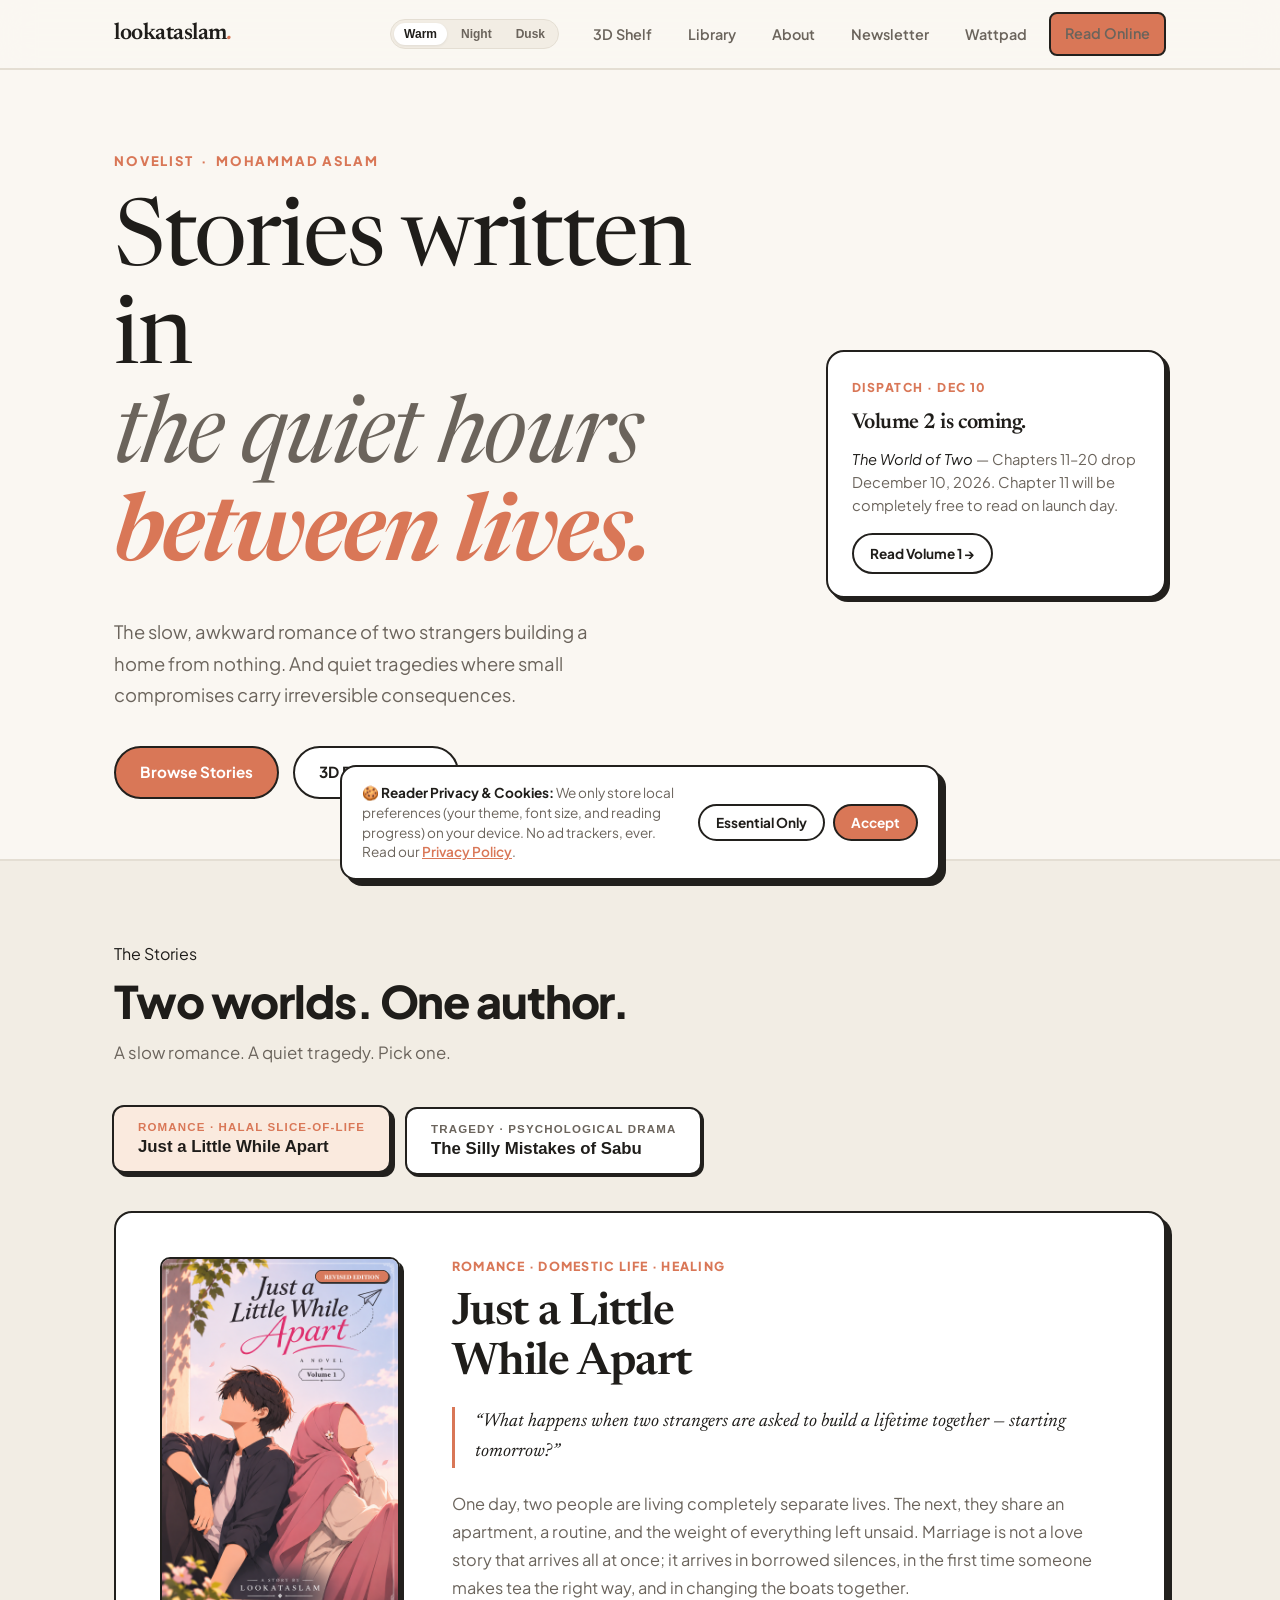
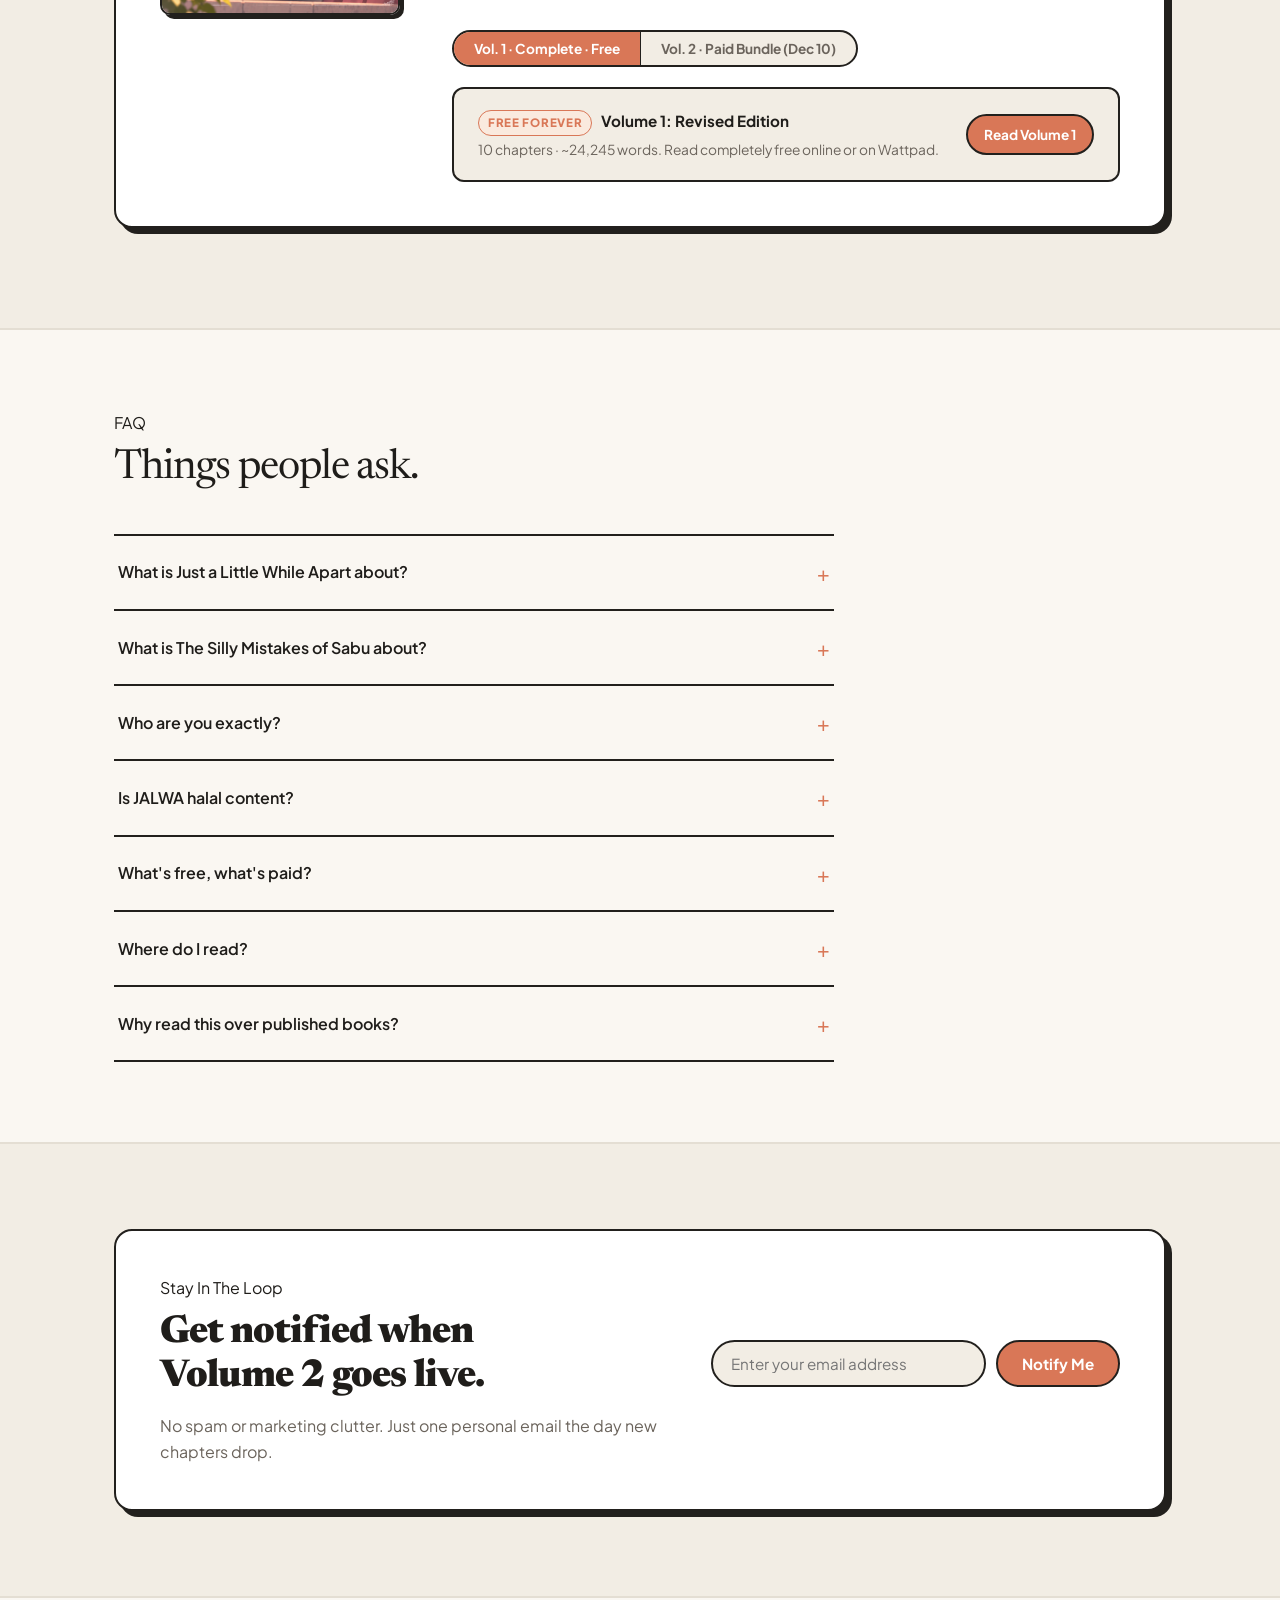
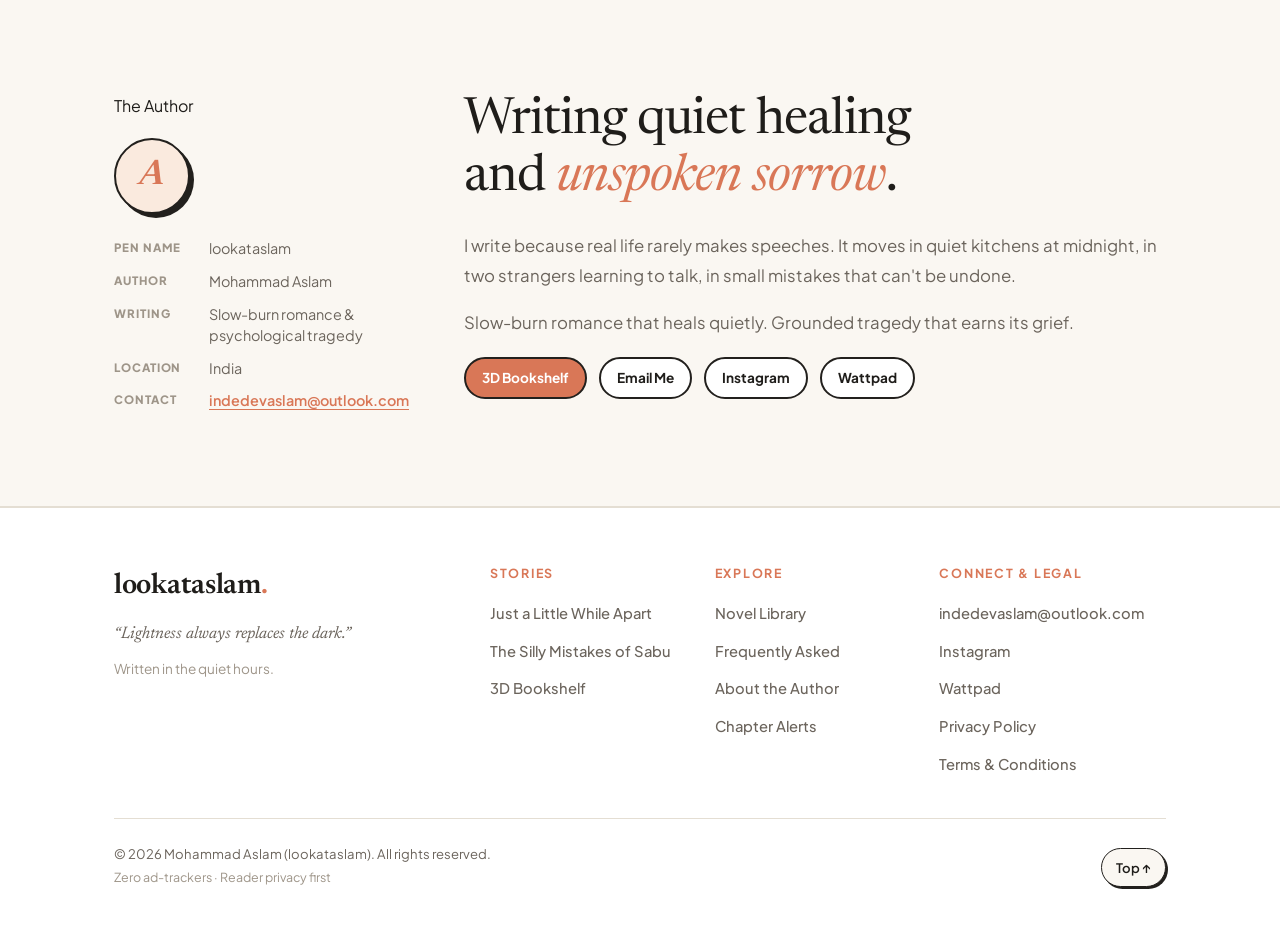
==== index.html @ e919b53f "Update Vol 1 Revised Edition & Vol 2 bundle on 3D shelf, dynamic cover swap, and chapter end donatio" ====
<!DOCTYPE html>
<html lang="en" data-theme="warm">
<head>
  <meta charset="UTF-8"/>
  <meta name="viewport" content="width=device-width, initial-scale=1.0, maximum-scale=5.0"/>
  <meta name="google-site-verification" content="googleb341e73163b4c57b"/>
  <title>lookataslam — Mohammad Aslam | Halal Romance & Tragedy Novels</title>
  <meta name="description" content="Mohammad Aslam (lookataslam) writes halal slice-of-life romance and psychological tragedy. Read Just a Little While Apart — a slow-burn halal romance — and The Silly Mistakes of Sabu, a quiet tragedy set in Japan. Free to read online."/>
  <meta name="keywords" content="lookataslam, Mohammad Aslam, halal romance novel, halal fiction, slice of life novel, psychological tragedy, Just a Little While Apart, Silly Mistakes of Sabu, free online novel, Muslim fiction, indie author India, Wattpad"/>
  <meta name="author" content="Mohammad Aslam"/>
  <meta property="og:title" content="lookataslam — Halal Romance & Quiet Tragedy"/>
  <meta property="og:description" content="Two stories. One slow-burn halal romance. One quiet Japanese tragedy. Both free to read."/>
  <meta property="og:type" content="website"/>
  <meta property="og:url" content="https://lookataslam.com/"/>
  <meta property="og:site_name" content="lookataslam"/>
  <meta name="twitter:card" content="summary"/>
  <meta name="twitter:title" content="lookataslam — Mohammad Aslam"/>
  <meta name="twitter:description" content="Halal slice-of-life romance and psychological tragedy. Free to read."/>
  <link rel="canonical" href="https://lookataslam.com/"/>
  <script type="application/ld+json">
  {
    "@context": "https://schema.org",
    "@graph": [
      {
        "@type": "Person",
        "@id": "https://lookataslam.com/#author",
        "name": "Mohammad Aslam",
        "alternateName": "lookataslam",
        "url": "https://lookataslam.com/",
        "sameAs": [
          "https://www.wattpad.com/user/lookataslam",
          "https://www.instagram.com/lookataslam/"
        ],
        "description": "Independent Muslim author from India writing halal slice-of-life romance and psychological tragedy fiction.",
        "jobTitle": "Author",
        "nationality": "Indian"
      },
      {
        "@type": "Book",
        "name": "Just a Little While Apart",
        "alternateName": "JALWA",
        "author": {"@id": "https://lookataslam.com/#author"},
        "url": "https://lookataslam.com/reader.html?novel=jalwa",
        "inLanguage": "en",
        "genre": ["Halal Romance", "Slice of Life", "Contemporary Fiction"],
        "description": "A slow-burn halal romance about two strangers learning to build something real from almost nothing.",
        "numberOfPages": "10+ chapters",
        "isAccessibleForFree": true,
        "publisher": {"@id": "https://lookataslam.com/#author"}
      },
      {
        "@type": "Book",
        "name": "The Silly Mistakes of Sabu",
        "author": {"@id": "https://lookataslam.com/#author"},
        "url": "https://lookataslam.com/reader.html?novel=sabu",
        "inLanguage": "en",
        "genre": ["Psychological Tragedy", "Drama", "Slice of Life"],
        "description": "A quiet tragedy set in Japan about a man whose small everyday compromises cost him everything that mattered.",
        "numberOfPages": "6 chapters",
        "isAccessibleForFree": true,
        "publisher": {"@id": "https://lookataslam.com/#author"}
      },
      {
        "@type": "FAQPage",
        "mainEntity": [
          {
            "@type": "Question",
            "name": "What is Just a Little While Apart about?",
            "acceptedAnswer": {
              "@type": "Answer",
              "text": "It's a halal slow-burn romance about two strangers who get married and have to figure out how to actually like each other. No dramatic conflict — just two awkward people trying. It's slice of life, not fantasy. Very human."
            }
          },
          {
            "@type": "Question",
            "name": "What is The Silly Mistakes of Sabu about?",
            "acceptedAnswer": {
              "@type": "Answer",
              "text": "A Japanese salaryman named Tanaka Sabu works overtime to give his family security. He keeps telling himself he'll fix the small things later. He never gets the chance. It's a quiet tragedy — no villain, just the weight of ordinary neglect."
            }
          },
          {
            "@type": "Question",
            "name": "Who is lookataslam?",
            "acceptedAnswer": {
              "@type": "Answer",
              "text": "lookataslam is the pen name of Mohammad Aslam, an independent author from India. He writes halal fiction — slice-of-life romance and tragedy — because he loves storytelling and believes good stories can carry meaning without being preachy."
            }
          },
          {
            "@type": "Question",
            "name": "Is the content halal?",
            "acceptedAnswer": {
              "@type": "Answer",
              "text": "Yes. Just a Little While Apart is written to be halal — no explicit content, no haram relationships. It's romance within marriage, written carefully for Muslim readers who want that kind of story."
            }
          },
          {
            "@type": "Question",
            "name": "Is it free to read?",
            "acceptedAnswer": {
              "@type": "Answer",
              "text": "Volume 1 of JALWA (Chapters 1–10) is completely free. The Silly Mistakes of Sabu is 100% free, all 6 chapters. Volume 2 of JALWA releases December 10, 2026 as a paid bundle — but Chapter 11 will be free for 24 hours on launch day."
            }
          },
          {
            "@type": "Question",
            "name": "Where can I read these stories?",
            "acceptedAnswer": {
              "@type": "Answer",
              "text": "Right here on this website, in the built-in reader. No app download, no account needed. Also available on Wattpad at wattpad.com/user/lookataslam."
            }
          },
          {
            "@type": "Question",
            "name": "Why should I read this instead of published books?",
            "acceptedAnswer": {
              "@type": "Answer",
              "text": "Halal romance that actually feels like real life — not a trope-fest — is rare. These stories don't perform. They just move quietly and try to be honest. If that's what you're looking for, you'll probably like it."
            }
          }
        ]
      }
    ]
  }
  </script>
  <meta name="theme-color" content="#faf7f2" media="(prefers-color-scheme: light)"/>
  <meta name="theme-color" content="#151419" media="(prefers-color-scheme: dark)"/>
  <link rel="dns-prefetch" href="https://www.wattpad.com"/>

  <link rel="preconnect" href="https://fonts.googleapis.com"/>
  <link rel="preconnect" href="https://fonts.gstatic.com" crossorigin/>
  <link rel="preload" as="style" href="https://fonts.googleapis.com/css2?family=Newsreader:ital,opsz,wght@0,6..72,400;0,6..72,600;1,6..72,400;1,6..72,600&family=Plus+Jakarta+Sans:wght@500;600;700;800&display=swap" onload="this.onload=null;this.rel='stylesheet'"/>
  <noscript><link rel="stylesheet" href="https://fonts.googleapis.com/css2?family=Newsreader:ital,opsz,wght@0,6..72,400;0,6..72,600;1,6..72,400;1,6..72,600&family=Plus+Jakarta+Sans:wght@500;600;700;800&display=swap"/></noscript>

  <link rel="stylesheet" href="style.css?v=2"/>
  <link rel="stylesheet" href="transition.css?v=2"/>
</head>
<body>

  <!-- Reading Resume Banner -->
  <aside class="resume-bar" id="resumeBar" style="display:none;" aria-label="Resume reading alert">
    <div class="container resume-inner">
      <span>Continue reading: <strong id="resumeChapterName">Chapter 1</strong></span>
      <div class="resume-btns">
        <a href="reader.html" id="resumeLink" class="btn btn-primary btn-sm">Resume Reading &rarr;</a>
        <button id="dismissResume" class="icon-dismiss" aria-label="Dismiss">&times;</button>
      </div>
    </div>
  </aside>

  <!-- ── NAVIGATION ──────────────────────────────────────────────────────── -->
  <header class="site-nav">
    <div class="container nav-inner">
      <a href="index.html" class="brand-logo">lookataslam<span>.</span></a>
      <div class="nav-actions">
        <div class="theme-picker" role="radiogroup" aria-label="Theme selection">
          <button class="theme-pill active" data-theme-btn="warm">Warm</button>
          <button class="theme-pill" data-theme-btn="night">Night</button>
          <button class="theme-pill" data-theme-btn="dusk">Dusk</button>
        </div>
        <ul class="nav-menu" id="navMenu">
          <li><a href="shelf.html" >3D Shelf</a></li>
          <li><a href="#library">Library</a></li>
          <li><a href="#about">About</a></li>
          <li><a href="#subscribe">Newsletter</a></li>
          <li><a href="https://www.wattpad.com/user/lookataslam" target="_blank" rel="noopener">Wattpad</a></li>
          <li><a href="reader.html?novel=jalwa" class="btn btn-primary btn-sm">Read Online</a></li>
        </ul>
        <button class="mobile-toggle" id="mobileToggle" aria-label="Toggle navigation menu">&#9776;</button>
      </div>
    </div>
  </header>

  <!-- ── HERO ───────────────────────────────────────────────────────────────── -->
  <section class="hero-editorial">
    <div class="container hero-grid">

      <!-- Left: text -->
      <div class="hero-left">
        <p class="hero-byline">Novelist &nbsp;&middot;&nbsp; Mohammad Aslam</p>
        <h1 class="hero-headline">
          Stories written in<br/>
          <em>the quiet hours</em><br/>
          <span class="hl-accent">between lives.</span>
        </h1>
        <p class="hero-subline">
          The slow, awkward romance of two strangers building a home from nothing.
          And quiet tragedies where small compromises carry irreversible consequences.
        </p>
        <div class="hero-cta">
          <a href="#library" class="btn btn-primary">Browse Stories</a>
          <a href="shelf.html" class="btn btn-secondary">3D Bookshelf &rarr;</a>
        </div>
      </div>

      <!-- Right: notification widget -->
      <aside class="hero-notif" aria-label="Author note">
        <div class="notif-card">
          <div class="notif-top">
            <span class="notif-label">Dispatch &middot; Dec 10</span>
          </div>
          <h2 class="notif-title">Volume 2 is coming.</h2>
          <p class="notif-sub"><em>The World of Two</em> &mdash; Chapters 11&ndash;20 drop December 10, 2026. Chapter 11 will be completely free to read on launch day.</p>
          <div class="notif-actions">
            <a href="reader.html?novel=jalwa" class="btn btn-secondary btn-sm">Read Volume 1 &rarr;</a>
          </div>
        </div>
      </aside>

    </div>
  </section>

<!-- ── LIBRARY SECTION ────────────────────────────────────────────────── -->
  <section class="library-section" id="library">
    <div class="container">

      <div class="library-header">
        <span class="section-kicker">The Stories</span>
        <h2 class="library-title">Two worlds. One author.</h2>
        <p class="library-desc">A slow romance. A quiet tragedy. Pick one.</p>
      </div>

      <!-- Book selector tabs -->
      <div class="book-selector" role="tablist" aria-label="Choose a novel">
        <button class="book-tab active" id="tabJalwa" data-novel="jalwa" role="tab" aria-selected="true" aria-controls="spreadJalwa">
          <span class="tab-genre">Romance &middot; Halal Slice-of-Life</span>
          <span class="tab-title">Just a Little While Apart</span>
        </button>
        <button class="book-tab" id="tabSabu" data-novel="sabu" role="tab" aria-selected="false" aria-controls="spreadSabu">
          <span class="tab-genre">Tragedy &middot; Psychological Drama</span>
          <span class="tab-title">The Silly Mistakes of Sabu</span>
        </button>
      </div>

      <!-- JALWA spread -->
      <div class="editorial-spread" id="spreadJalwa" role="tabpanel">
        <div class="spread-cover">
          <img id="jalwaSpreadCover" src="assets/cover_revised.png" alt="Just a Little While Apart — Book Cover" loading="lazy" decoding="async"/>
        </div>
        <div class="spread-content">
          <span class="spread-genre">Romance &middot; Domestic Life &middot; Healing</span>
          <h3 class="spread-title">Just a Little<br/>While Apart</h3>
          <blockquote class="spread-pullquote">
            &ldquo;What happens when two strangers are asked to build a lifetime together &mdash; starting tomorrow?&rdquo;
          </blockquote>
          <p class="spread-synopsis">
            One day, two people are living completely separate lives. The next, they share an apartment, a routine, and the weight of everything left unsaid. Marriage is not a love story that arrives all at once; it arrives in borrowed silences, in the first time someone makes tea the right way, and in changing the boats together.
          </p>

          <!-- Volume tabs -->
          <div class="vol-toggle" role="tablist" aria-label="Select volume">
            <button class="vol-btn active" id="volBtn1" role="tab" aria-selected="true" onclick="switchJalwaVol('vol1')">Vol. 1 &middot; Complete &middot; Free</button>
            <button class="vol-btn" id="volBtn2" role="tab" aria-selected="false" onclick="switchJalwaVol('vol2')">Vol. 2 &middot; Paid Bundle (Dec 10)</button>
          </div>

          <div id="jalwaVol1View" class="vol-panel">
            <div class="edition-row">
              <div>
                <p class="edition-label"><span class="vol-tag free">Free Forever</span> Volume 1: Revised Edition</p>
                <p class="edition-note">10 chapters &middot; ~24,245 words. Read completely free online or on Wattpad.</p>
              </div>
              <a href="reader.html?novel=jalwa" class="btn btn-primary btn-sm">Read Volume 1</a>
            </div>
          </div>

          <div id="jalwaVol2View" class="vol-panel" style="display:none;">
            <div class="edition-row">
              <div>
                <p class="edition-label"><span class="vol-tag paid">Paid Bundle</span> Volume 2: The World of Two &middot; Dec 10, 2026</p>
                <p class="edition-note">Chapters 11–20. Releasing as a complete paid bundle. Chapter 11 free for 24 hours on launch day.</p>
              </div>
              <a href="reader.html?novel=jalwa_v2" class="btn btn-primary btn-sm">Read Details &rarr;</a>
            </div>
          </div>
        </div>
      </div>

      <!-- SABU spread -->
      <div class="editorial-spread spread-reverse" id="spreadSabu" role="tabpanel" style="display:none;">
        <div class="spread-cover">
          <img src="assets/sabu_cover.jpg" alt="The Silly Mistakes of Sabu — Book Cover" loading="lazy" decoding="async"/>
        </div>
        <div class="spread-content">
          <span class="spread-genre" style="color:var(--text-muted);">Psychological Tragedy &middot; Drama &middot; Complete</span>
          <h3 class="spread-title">The Silly Mistakes<br/>of Sabu</h3>
          <blockquote class="spread-pullquote">
            &ldquo;He worked forty hours of overtime. He signed the forms. He meant to fix it later. He never got the chance.&rdquo;
          </blockquote>
          <p class="spread-synopsis">
            Tanaka Sabu works forty hours of overtime to buy security for his wife and quiet daughter. But tragedy rarely arrives with grand villainy—it arrives in everyday shortcuts, stamped waivers, and small moments of neglect that can never be undone. A quiet, devastating portrait of love, guilt, and irreversible loss.
          </p>
          <div class="edition-row" style="margin-top:24px;">
            <div>
              <p class="edition-label"><span class="vol-tag free">100% Free Forever</span> Full Volume &middot; 6 Chapters &middot; Complete Ending</p>
              <p class="edition-note">All 6 chapters complete and free to read directly in the online reader.</p>
            </div>
            <a href="reader.html?novel=sabu" class="btn btn-primary btn-sm">Read Full Story</a>
          </div>
        </div>
      </div>

    </div>
  </section>

  <!-- ── FAQ ───────────────────────────────────────────────────────────── -->
  <section class="faq-section" id="faq" aria-label="Frequently Asked Questions">
    <div class="container">
      <span class="section-kicker">FAQ</span>
      <h2 class="faq-heading">Things people ask.</h2>
      <div class="faq-list">

        <details class="faq-item">
          <summary class="faq-q">What is Just a Little While Apart about?</summary>
          <p class="faq-a">Two strangers who get married and have to figure out how to actually like each other. No dramatic conflict — just two awkward people trying. It's halal slice-of-life. Very human, not fantasy.</p>
        </details>

        <details class="faq-item">
          <summary class="faq-q">What is The Silly Mistakes of Sabu about?</summary>
          <p class="faq-a">A Japanese salaryman who keeps telling himself he'll fix the small things later. He never gets the chance. No villain — just the quiet weight of ordinary neglect and what it costs.</p>
        </details>

        <details class="faq-item">
          <summary class="faq-q">Who are you exactly?</summary>
          <p class="faq-a">Mohammad Aslam. I write under the name lookataslam. I'm from India. I write because I love it — halal slice-of-life stories that feel real, carry meaning, and don't shout at you about it.</p>
        </details>

        <details class="faq-item">
          <summary class="faq-q">Is JALWA halal content?</summary>
          <p class="faq-a">Yes. No explicit scenes. Romance within marriage, written carefully. It exists because halal romance that actually reads like real life — not a trope — is rare.</p>
        </details>

        <details class="faq-item">
          <summary class="faq-q">What's free, what's paid?</summary>
          <p class="faq-a">JALWA Vol 1 (Ch 1–10) — free. Sabu — 100% free, all 6 chapters, complete ending. JALWA Vol 2 (Ch 11–20) — paid bundle dropping Dec 10, 2026. Chapter 11 free for 24 hours on launch day.</p>
        </details>

        <details class="faq-item">
          <summary class="faq-q">Where do I read?</summary>
          <p class="faq-a">Right here — built-in reader, no account needed. Also on <a href="https://www.wattpad.com/user/lookataslam" target="_blank" rel="noopener">Wattpad</a>.</p>
        </details>

        <details class="faq-item">
          <summary class="faq-q">Why read this over published books?</summary>
          <p class="faq-a">Halal slice-of-life fiction that feels like real Muslim domestic life — not a trope checklist — is genuinely hard to find. If that's what you want, this is probably it.</p>
        </details>

      </div>
    </div>
  </section>

  <!-- ── NEWSLETTER ─────────────────────────────────────────────────────── -->
  <section class="subscribe-editorial" id="subscribe">
    <div class="container">
      <div class="subscribe-inner">
        <div class="subscribe-left">
          <span class="section-kicker">Stay In The Loop</span>
          <h3 class="subscribe-headline">Get notified when<br/>Volume 2 goes live.</h3>
          <p>No spam or marketing clutter. Just one personal email the day new chapters drop.</p>
        </div>
        <form class="subscribe-form-inline" id="subscribeForm" novalidate>
          <input type="text" name="hp_field" id="hpField" style="display:none;" tabindex="-1" autocomplete="off"/>
          <div class="subscribe-row">
            <input type="email" id="subEmail" placeholder="Enter your email address" required/>
            <button type="submit" class="btn btn-primary" id="subBtn">Notify Me</button>
          </div>
          <div class="form-feedback" id="subFeedback" aria-live="polite"></div>
        </form>
      </div>
    </div>
  </section>

  <!-- ── ABOUT ──────────────────────────────────────────────────────────── -->
  <section class="about-editorial" id="about">
    <div class="container">
      <div class="about-grid">
        <div class="about-left">
          <span class="section-kicker">The Author</span>
          <div class="about-monogram" aria-hidden="true">A</div>
          <dl class="about-facts">
            <div class="fact-row"><dt>Pen name</dt><dd>lookataslam</dd></div>
            <div class="fact-row"><dt>Author</dt><dd>Mohammad Aslam</dd></div>
            <div class="fact-row"><dt>Writing</dt><dd>Slow-burn romance &amp; psychological tragedy</dd></div>
            <div class="fact-row"><dt>Location</dt><dd>India</dd></div>
            <div class="fact-row"><dt>Contact</dt><dd><a href="mailto:indedevaslam@outlook.com">indedevaslam@outlook.com</a></dd></div>
          </dl>
        </div>
        <div class="about-right">
          <h2 class="about-headline">Writing quiet healing<br/>and <em>unspoken sorrow</em>.</h2>
          <p>
            I write because real life rarely makes speeches. It moves in quiet kitchens at midnight, in two strangers learning to talk, in small mistakes that can't be undone.
          </p>
          <p>
            Slow-burn romance that heals quietly. Grounded tragedy that earns its grief.
          </p>
          <div class="about-links">
            <a href="shelf.html" class="btn btn-primary btn-sm">3D Bookshelf</a>
            <a href="mailto:indedevaslam@outlook.com" class="btn btn-secondary btn-sm">Email Me</a>
            <a href="https://www.instagram.com/lookataslam/" target="_blank" rel="noopener" class="btn btn-secondary btn-sm">Instagram</a>
            <a href="https://www.wattpad.com/user/lookataslam" target="_blank" rel="noopener" class="btn btn-secondary btn-sm">Wattpad</a>
          </div>
        </div>
      </div>
    </div>
  </section>

  <!-- ── FOOTER ──────────────────────────────────────────────────────────── -->
  <footer class="site-footer">
    <div class="container">
      <div class="footer-grid">
        <div class="footer-brand-col">
          <a href="index.html" class="footer-logo">lookataslam<span>.</span></a>
          <p class="footer-motto serif">&ldquo;Lightness always replaces the dark.&rdquo;</p>
          <p class="footer-note">Written in the quiet hours.</p>
        </div>

        <div class="footer-nav-col">
          <h5>Stories</h5>
          <ul>
            <li><a href="reader.html?novel=jalwa">Just a Little While Apart</a></li>
            <li><a href="reader.html?novel=sabu">The Silly Mistakes of Sabu</a></li>
            <li><a href="shelf.html">3D Bookshelf</a></li>
          </ul>
        </div>

        <div class="footer-nav-col">
          <h5>Explore</h5>
          <ul>
            <li><a href="#library">Novel Library</a></li>
            <li><a href="#faq">Frequently Asked</a></li>
            <li><a href="#about">About the Author</a></li>
            <li><a href="#subscribe">Chapter Alerts</a></li>
          </ul>
        </div>

        <div class="footer-nav-col">
          <h5>Connect &amp; Legal</h5>
          <ul>
            <li><a href="mailto:indedevaslam@outlook.com">indedevaslam@outlook.com</a></li>
            <li><a href="https://www.instagram.com/lookataslam/" target="_blank" rel="noopener">Instagram</a></li>
            <li><a href="https://www.wattpad.com/user/lookataslam" target="_blank" rel="noopener">Wattpad</a></li>
            <li><a href="privacy.html">Privacy Policy</a></li>
            <li><a href="terms.html">Terms &amp; Conditions</a></li>
          </ul>
        </div>
      </div>

      <div class="footer-bottom">
        <div class="footer-copy">
          <p>&copy; 2026 Mohammad Aslam (lookataslam). All rights reserved.</p>
          <p class="footer-disclaimer">Zero ad-trackers &middot; Reader privacy first</p>
        </div>
        <a href="#top" class="back-to-top" id="backToTop" aria-label="Back to top">
          <span>Top &uarr;</span>
        </a>
      </div>
    </div>
  </footer>

  <!-- ── COOKIE CONSENT ─────────────────────────────────────────────────── -->
  <aside class="cookie-consent-bar" id="cookieConsentBar" style="display:none;" aria-label="Cookie and Privacy Notice">
    <div class="cookie-consent-text">
      <strong>🍪 Reader Privacy &amp; Cookies:</strong> We only store local preferences (your theme, font size, and reading progress) on your device. No ad trackers, ever. Read our <a href="privacy.html">Privacy Policy</a>.
    </div>
    <div class="cookie-consent-actions">
      <button type="button" class="btn btn-secondary btn-sm" id="cookieDeclineBtn">Essential Only</button>
      <button type="button" class="btn btn-primary btn-sm" id="cookieAcceptBtn">Accept</button>
    </div>
  </aside>

  <script src="transition.js?v=2"></script>
  <script src="support.js?v=2"></script>
  <script src="script.js?v=2"></script>
</body>
</html>
---- style.css ----
/* ==========================================================================
   lookataslam — Clean Editorial Style with Warm Clay Depth
   Author Portfolio & Interactive Reader
   ========================================================================== */

/* ── DESIGN TOKENS & THEMES ────────────────────────────────────────────── */
:root,
[data-theme="warm"] {
  --bg: #faf7f2;
  --bg-surface: #ffffff;
  --bg-subtle: #f2ede4;
  --bg-elevated: #ffffff;
  --text-main: #1f1d1a;
  --text-muted: #6b645c;
  --text-faint: #9e9589;
  --border: #22201d;
  --border-subtle: #e4ded3;
  --accent: #d97757;
  --accent-hover: #c46243;
  --accent-light: #faeade;
  --shadow-color: rgba(34, 32, 29, 0.95);
  --shelf-wood: #a87954;
  --shelf-edge: #7d5434;
  --nav-bg: rgba(250, 247, 242, 0.88);
  --card-radius: 18px;
  --btn-radius: 999px;
  --clay-shadow: 4px 4px 0 var(--border);
  --clay-shadow-lg: 6px 6px 0 var(--border);
}

[data-theme="night"] {
  --bg: #151419;
  --bg-surface: #1e1d24;
  --bg-subtle: #27252f;
  --bg-elevated: #262430;
  --text-main: #f5f2eb;
  --text-muted: #aba4b5;
  --text-faint: #6c6676;
  --border: #f5f2eb;
  --border-subtle: #363342;
  --accent: #f08c65;
  --accent-hover: #fa9d78;
  --accent-light: #332427;
  --shadow-color: rgba(0, 0, 0, 0.9);
  --shelf-wood: #3a3247;
  --shelf-edge: #231e2c;
  --nav-bg: rgba(21, 20, 25, 0.9);
  --clay-shadow: 4px 4px 0 var(--border);
  --clay-shadow-lg: 6px 6px 0 var(--border);
}

[data-theme="dusk"] {
  --bg: #121820;
  --bg-surface: #1a222d;
  --bg-subtle: #222c3a;
  --bg-elevated: #222c3a;
  --text-main: #edf2f7;
  --text-muted: #94a5b8;
  --text-faint: #5f7085;
  --border: #edf2f7;
  --border-subtle: #2e3b4d;
  --accent: #e5a452;
  --accent-hover: #f3b76e;
  --accent-light: #2e251b;
  --shadow-color: rgba(8, 12, 18, 0.95);
  --shelf-wood: #2b3645;
  --shelf-edge: #19202a;
  --nav-bg: rgba(18, 24, 32, 0.92);
  --clay-shadow: 4px 4px 0 var(--border);
  --clay-shadow-lg: 6px 6px 0 var(--border);
}

/* ── RESET ─────────────────────────────────────────────────────────────── */
*, *::before, *::after {
  box-sizing: border-box;
  margin: 0;
  padding: 0;
}

html {
  scroll-behavior: smooth;
  font-size: 16px;
}

body {
  font-family: 'Plus Jakarta Sans', system-ui, -apple-system, sans-serif;
  background-color: var(--bg);
  color: var(--text-main);
  line-height: 1.6;
  overflow-x: hidden;
  transition: background-color 0.3s ease, color 0.3s ease;
  cursor: auto !important;
}

/* Clean text selection without harsh contrast */
::selection {
  background: var(--accent-light);
  color: var(--text-main);
}

/* Ensure no text changes color or gets whitish on hover */
p:hover, article:hover, .reader-article:hover, .reading-para:hover {
  color: inherit !important;
  background: transparent !important;
}

/* ── TYPOGRAPHY ────────────────────────────────────────────────────────── */
h1, h2, h3, h4 {
  color: var(--text-main);
  font-weight: 800;
  letter-spacing: -0.025em;
  line-height: 1.2;
}

.serif {
  font-family: 'Newsreader', Georgia, serif;
  font-style: italic;
  font-weight: 400;
}

p {
  color: var(--text-muted);
}

a {
  color: inherit;
  text-decoration: none;
}

.container {
  width: 100%;
  max-width: 1100px;
  margin: 0 auto;
  padding: 0 24px;
}

/* ── RESUME BAR (FRONTEND FEATURE) ─────────────────────────────────────── */
.resume-bar {
  background: var(--accent-light);
  border-bottom: 2px solid var(--border);
  color: var(--text-main);
  padding: 10px 0;
  font-size: 0.88rem;
  font-weight: 600;
}
.resume-inner {
  display: flex;
  align-items: center;
  justify-content: space-between;
  gap: 16px;
  flex-wrap: wrap;
}
.resume-btns {
  display: flex;
  align-items: center;
  gap: 10px;
}
.icon-dismiss {
  background: none;
  border: none;
  font-size: 1.2rem;
  font-weight: 800;
  cursor: pointer;
  color: var(--text-muted);
}

/* ── BUTTONS ───────────────────────────────────────────────────────────── */
.btn {
  display: inline-flex;
  align-items: center;
  justify-content: center;
  gap: 8px;
  padding: 12px 24px;
  border-radius: var(--btn-radius);
  font-family: inherit;
  font-size: 0.95rem;
  font-weight: 700;
  cursor: pointer;
  transition: transform 0.15s cubic-bezier(0.2, 0, 0, 1), box-shadow 0.15s ease, background-color 0.2s;
  border: 2px solid var(--border);
  outline: none;
}

.btn:hover {
  transform: translate(-2px, -2px);
  box-shadow: 4px 4px 0 var(--border);
}

.btn:active {
  transform: translate(0, 0);
  box-shadow: 1px 1px 0 var(--border);
}

.btn-primary {
  background: var(--accent);
  color: #ffffff;
  border-color: var(--border);
}
.btn-primary:hover {
  background: var(--accent-hover);
}

.btn-secondary {
  background: var(--bg-surface);
  color: var(--text-main);
}
.btn-secondary:hover {
  background: var(--bg-subtle);
}

.btn-sm {
  padding: 8px 16px;
  font-size: 0.85rem;
}

/* ── NAVBAR ────────────────────────────────────────────────────────────── */
.site-nav {
  position: sticky;
  top: 0;
  z-index: 100;
  background: var(--nav-bg);
  backdrop-filter: blur(16px);
  border-bottom: 2px solid var(--border-subtle);
  transition: background 0.3s, border-color 0.3s;
}

.nav-inner {
  display: flex;
  align-items: center;
  justify-content: space-between;
  height: 68px;
}

.brand-logo {
  font-family: 'Newsreader', Georgia, serif;
  font-size: 1.45rem;
  font-weight: 600;
  color: var(--text-main);
  letter-spacing: -0.02em;
}
.brand-logo span {
  color: var(--accent);
  font-style: italic;
}

.nav-actions {
  display: flex;
  align-items: center;
  gap: 20px;
}

.nav-menu {
  display: flex;
  align-items: center;
  gap: 8px;
  list-style: none;
}

.nav-menu a {
  padding: 8px 14px;
  font-size: 0.9rem;
  font-weight: 600;
  color: var(--text-muted);
  border-radius: 8px;
  transition: color 0.15s, background-color 0.15s;
}

.nav-menu a:hover {
  color: var(--text-main);
  background: var(--bg-subtle);
}

.theme-picker {
  display: flex;
  align-items: center;
  gap: 4px;
  background: var(--bg-subtle);
  padding: 3px;
  border-radius: 999px;
  border: 1px solid var(--border-subtle);
}

.theme-pill {
  border: none;
  background: none;
  padding: 4px 10px;
  border-radius: 999px;
  font-size: 0.75rem;
  font-weight: 700;
  color: var(--text-muted);
  cursor: pointer;
  transition: all 0.2s;
}

.theme-pill.active {
  background: var(--bg-surface);
  color: var(--text-main);
  box-shadow: 0 1px 3px rgba(0,0,0,0.08);
}

.mobile-toggle {
  display: none;
  background: none;
  border: 2px solid var(--border);
  padding: 6px 10px;
  border-radius: 8px;
  font-size: 1.1rem;
  color: var(--text-main);
  cursor: pointer;
}

/* ── HERO (EDITORIAL) ──────────────────────────────────────────────────── */
.hero-editorial {
  min-height: 85vh;
  display: flex;
  flex-direction: column;
  justify-content: center;
  padding: 80px 0 60px;
  position: relative;
}

.hero-byline {
  font-size: 0.82rem;
  font-weight: 800;
  letter-spacing: 0.14em;
  text-transform: uppercase;
  color: var(--accent);
  margin-bottom: 24px;
}

.hero-headline {
  font-family: 'Newsreader', Georgia, serif;
  font-size: clamp(3rem, 7.5vw, 5.8rem);
  font-weight: 400;
  font-style: normal;
  line-height: 1.06;
  letter-spacing: -0.025em;
  color: var(--text-main);
  margin-bottom: 28px;
  max-width: 860px;
}

.hero-headline em {
  font-style: italic;
  color: var(--text-muted);
}

.hl-accent {
  font-style: italic;
  color: var(--accent);
  font-weight: 600;
}

.hero-subline {
  font-size: 1.15rem;
  line-height: 1.7;
  color: var(--text-muted);
  max-width: 520px;
  margin-bottom: 36px;
}

.hero-cta {
  display: flex;
  gap: 14px;
  flex-wrap: wrap;
}

/* ── HERO GRID + AUTHOR DISPATCH ──────────────────────────── */
.hero-grid {
  display: grid;
  grid-template-columns: 1fr minmax(280px, 340px);
  gap: 48px;
  align-items: center;
}

.hero-left { max-width: 640px; }

.hero-notif {
  display: flex;
  flex-direction: column;
}

.notif-card {
  border: 2px solid var(--border);
  border-radius: var(--card-radius);
  padding: 26px 24px 22px;
  background: var(--bg-surface);
  box-shadow: var(--clay-shadow);
  display: flex;
  flex-direction: column;
  gap: 12px;
}

.notif-top {
  display: flex;
  align-items: center;
  justify-content: space-between;
}

.notif-label {
  font-size: 0.76rem;
  font-weight: 800;
  letter-spacing: 0.12em;
  text-transform: uppercase;
  color: var(--accent);
}

.notif-title {
  font-family: 'Newsreader', Georgia, serif;
  font-size: 1.35rem;
  font-weight: 600;
  line-height: 1.22;
  color: var(--text-main);
  margin: 0;
}

.notif-sub {
  font-size: 0.92rem;
  color: var(--text-muted);
  margin: 0;
  line-height: 1.55;
}

.notif-sub em {
  font-style: italic;
  color: var(--text-main);
}

.notif-actions {
  margin-top: 4px;
}

/* ── LIBRARY SECTION ───────────────────────────────────────────────────── */
.library-section {
  padding: 80px 0 100px;
  background: var(--bg-subtle);
  border-top: 2px solid var(--border-subtle);
  border-bottom: 2px solid var(--border-subtle);
  transition: background-color 0.3s;
}

.library-header {
  margin-bottom: 40px;
}

.library-title {
  font-size: clamp(2rem, 4vw, 2.8rem);
  margin: 8px 0 12px;
}

.library-desc {
  font-size: 1.05rem;
  color: var(--text-muted);
  max-width: 540px;
}

/* Book tab selector */
.book-selector {
  display: flex;
  gap: 12px;
  margin-bottom: 36px;
  flex-wrap: wrap;
}

.book-tab {
  display: flex;
  flex-direction: column;
  gap: 4px;
  padding: 14px 24px;
  background: var(--bg-surface);
  border: 2px solid var(--border);
  border-radius: 12px;
  box-shadow: 2px 2px 0 var(--border);
  cursor: pointer;
  text-align: left;
  transition: transform 0.15s cubic-bezier(0.2, 0, 0, 1), box-shadow 0.15s ease, background 0.15s;
}

.book-tab:hover {
  transform: translate(-1px, -1px);
  box-shadow: 3px 3px 0 var(--border);
}

.book-tab.active {
  background: var(--accent-light);
  border-color: var(--border);
  box-shadow: 4px 4px 0 var(--border);
  transform: translate(-2px, -2px);
}

.tab-genre {
  font-size: 0.72rem;
  font-weight: 800;
  letter-spacing: 0.1em;
  text-transform: uppercase;
  color: var(--text-muted);
}

.book-tab.active .tab-genre {
  color: var(--accent);
}

.tab-title {
  font-size: 1.05rem;
  font-weight: 700;
  color: var(--text-main);
}

/* Editorial spread */
.editorial-spread {
  display: grid;
  grid-template-columns: 240px 1fr;
  gap: 52px;
  align-items: start;
  background: var(--bg-surface);
  border: 2.5px solid var(--border);
  border-radius: var(--card-radius);
  box-shadow: var(--clay-shadow-lg);
  padding: 44px;
  transition: opacity 0.2s ease;
}

.spread-cover img {
  width: 100%;
  display: block;
  border-radius: 10px;
  border: 2px solid var(--border);
  box-shadow: var(--clay-shadow);
}

.spread-genre {
  font-size: 0.78rem;
  font-weight: 800;
  letter-spacing: 0.1em;
  text-transform: uppercase;
  color: var(--accent);
  display: block;
  margin-bottom: 12px;
}

.spread-title {
  font-family: 'Newsreader', Georgia, serif;
  font-size: clamp(2rem, 3.8vw, 2.8rem);
  font-weight: 600;
  line-height: 1.12;
  letter-spacing: -0.02em;
  color: var(--text-main);
  margin-bottom: 18px;
}

.spread-pullquote {
  font-family: 'Newsreader', Georgia, serif;
  font-size: 1.18rem;
  font-style: italic;
  line-height: 1.6;
  color: var(--text-main);
  border-left: 3px solid var(--accent);
  padding-left: 20px;
  margin: 0 0 22px;
}

.spread-synopsis {
  font-size: 1.02rem;
  line-height: 1.72;
  color: var(--text-muted);
  margin-bottom: 28px;
}

/* Volume toggle */
.vol-toggle {
  display: inline-flex;
  gap: 0;
  border: 2px solid var(--border);
  border-radius: 999px;
  overflow: hidden;
  margin-bottom: 20px;
  background: var(--bg-subtle);
}

.vol-btn {
  padding: 8px 20px;
  background: none;
  border: none;
  font-family: inherit;
  font-size: 0.85rem;
  font-weight: 700;
  color: var(--text-muted);
  cursor: pointer;
  transition: background 0.12s, color 0.12s;
}

.vol-btn + .vol-btn {
  border-left: 1.5px solid var(--border);
}

.vol-btn.active {
  background: var(--accent);
  color: #ffffff;
}

/* Edition row */
.edition-row {
  display: flex;
  align-items: center;
  justify-content: space-between;
  gap: 20px;
  background: var(--bg-subtle);
  border: 2px solid var(--border);
  border-radius: 12px;
  padding: 20px 24px;
}

.edition-label {
  font-size: 0.95rem;
  font-weight: 700;
  color: var(--text-main);
  margin-bottom: 4px;
}

.edition-note {
  font-size: 0.86rem;
  color: var(--text-muted);
  line-height: 1.45;
}

.vol-tag {
  display: inline-block;
  font-size: 0.72rem;
  font-weight: 800;
  text-transform: uppercase;
  letter-spacing: 0.06em;
  padding: 3px 9px;
  border-radius: 999px;
  margin-right: 6px;
}

.vol-tag.free {
  background: var(--accent-light);
  color: var(--accent);
  border: 1px solid var(--accent);
}

.vol-tag.paid {
  background: var(--bg-surface);
  color: var(--text-main);
  border: 1px solid var(--border);
}

/* ── FAQ ───────────────────────────────────────────────────────────────── */
.faq-section {
  padding: 80px 0;
  border-bottom: 2px solid var(--border-subtle);
}
.faq-heading {
  font-family: 'Newsreader', Georgia, serif;
  font-size: clamp(1.8rem, 4vw, 2.6rem);
  font-weight: 400;
  margin: 8px 0 40px;
  color: var(--text-main);
}
.faq-list { max-width: 720px; }
.faq-item {
  border-top: 2px solid var(--border);
  padding: 0;
}
.faq-item:last-child { border-bottom: 2px solid var(--border); }
.faq-q {
  display: flex;
  justify-content: space-between;
  align-items: center;
  padding: 20px 4px;
  font-family: 'Plus Jakarta Sans', sans-serif;
  font-size: 1rem;
  font-weight: 600;
  color: var(--text-main);
  cursor: pointer;
  list-style: none;
  gap: 12px;
}
.faq-q::-webkit-details-marker { display: none; }
.faq-q::after {
  content: '+';
  font-size: 1.3rem;
  font-weight: 400;
  color: var(--accent);
  flex-shrink: 0;
  transition: transform 0.15s;
}
.faq-item[open] .faq-q::after {
  content: '−';
}
.faq-a {
  padding: 0 4px 20px;
  font-size: 0.95rem;
  color: var(--text-muted);
  line-height: 1.65;
  margin: 0;
}
.faq-a a { color: var(--accent); }

/* ── SUBSCRIBE (EDITORIAL) ─────────────────────────────────────────────── */
.subscribe-editorial {
  padding: 85px 0;
  background: var(--bg-subtle);
  border-bottom: 2px solid var(--border-subtle);
}

.subscribe-inner {
  display: grid;
  grid-template-columns: 1.1fr 0.9fr;
  gap: 50px;
  align-items: center;
  background: var(--bg-surface);
  border: 2.5px solid var(--border);
  border-radius: var(--card-radius);
  box-shadow: var(--clay-shadow-lg);
  padding: 44px;
}

.subscribe-headline {
  font-family: 'Newsreader', Georgia, serif;
  font-size: clamp(1.8rem, 3.2vw, 2.4rem);
  line-height: 1.15;
  margin: 10px 0 14px;
  color: var(--text-main);
}

.subscribe-left p {
  font-size: 1rem;
  color: var(--text-muted);
}

.subscribe-form-inline {
  display: flex;
  flex-direction: column;
  gap: 12px;
}

.subscribe-row {
  display: flex;
  gap: 10px;
}

.subscribe-row input[type="email"] {
  flex: 1;
  padding: 12px 18px;
  border-radius: var(--btn-radius);
  border: 2px solid var(--border);
  font-family: inherit;
  font-size: 0.95rem;
  outline: none;
  background: var(--bg-subtle);
  color: var(--text-main);
}

/* ── ABOUT (EDITORIAL) ─────────────────────────────────────────────────── */
.about-editorial {
  padding: 95px 0;
}

.about-grid {
  display: grid;
  grid-template-columns: 280px 1fr;
  gap: 70px;
  align-items: start;
}

.about-monogram {
  width: 76px;
  height: 76px;
  border-radius: 50%;
  background: var(--accent-light);
  border: 2.5px solid var(--border);
  display: flex;
  align-items: center;
  justify-content: center;
  font-family: 'Newsreader', Georgia, serif;
  font-size: 2.2rem;
  font-style: italic;
  font-weight: 700;
  color: var(--accent);
  box-shadow: var(--clay-shadow);
  margin: 20px 0 24px;
}

.about-facts {
  display: flex;
  flex-direction: column;
  gap: 12px;
}

.fact-row {
  display: grid;
  grid-template-columns: 85px 1fr;
  gap: 10px;
  font-size: 0.9rem;
  line-height: 1.45;
}

.fact-row dt {
  font-weight: 800;
  color: var(--text-faint);
  text-transform: uppercase;
  font-size: 0.72rem;
  letter-spacing: 0.08em;
  padding-top: 2px;
}

.fact-row dd {
  color: var(--text-muted);
}

.fact-row dd a {
  color: var(--accent);
  text-decoration: underline;
  text-underline-offset: 3px;
  font-weight: 600;
}

.about-headline {
  font-family: 'Newsreader', Georgia, serif;
  font-size: clamp(2.2rem, 4.2vw, 3.2rem);
  font-weight: 400;
  line-height: 1.12;
  letter-spacing: -0.02em;
  margin-bottom: 24px;
}

.about-headline em {
  font-style: italic;
  color: var(--accent);
}

.about-right p {
  font-size: 1.05rem;
  line-height: 1.75;
  color: var(--text-muted);
  margin-bottom: 18px;
}

.about-links {
  display: flex;
  gap: 12px;
  margin-top: 20px;
  flex-wrap: wrap;
}

/* ── FOOTER (MOBILE-FIRST & EDITORIAL) ─────────────────────────────────── */
.site-footer {
  border-top: 2px solid var(--border-subtle);
  padding: 56px 0 36px;
  background: var(--bg-surface);
}

.footer-grid {
  display: grid;
  grid-template-columns: 1.8fr 1fr 1fr 1.2fr;
  gap: 36px;
  margin-bottom: 40px;
}

.footer-brand-col {
  display: flex;
  flex-direction: column;
  gap: 12px;
}

.footer-logo {
  font-family: 'Newsreader', Georgia, serif;
  font-size: 1.8rem;
  font-weight: 600;
  color: var(--text-main);
  text-decoration: none;
  letter-spacing: -0.01em;
}

.footer-logo span {
  color: var(--accent);
}

.footer-motto {
  font-size: 1.05rem;
  color: var(--text-muted);
  line-height: 1.45;
  margin: 0;
}

.footer-note {
  font-size: 0.85rem;
  color: var(--text-faint);
  line-height: 1.5;
  margin: 0;
}

.footer-nav-col h5 {
  font-family: 'Plus Jakarta Sans', sans-serif;
  font-size: 0.78rem;
  font-weight: 700;
  text-transform: uppercase;
  letter-spacing: 0.14em;
  color: var(--accent);
  margin-bottom: 16px;
}

.footer-nav-col ul {
  list-style: none;
  padding: 0;
  margin: 0;
  display: flex;
  flex-direction: column;
  gap: 10px;
}

.footer-nav-col a {
  font-size: 0.92rem;
  color: var(--text-muted);
  text-decoration: none;
  font-weight: 500;
  transition: color 0.15s;
  display: inline-block;
  padding: 2px 0;
}

.footer-nav-col a:hover {
  color: var(--text-main);
}

.footer-bottom {
  border-top: 1px solid var(--border-subtle);
  padding-top: 24px;
  display: flex;
  justify-content: space-between;
  align-items: center;
  flex-wrap: wrap;
  gap: 16px;
  font-size: 0.82rem;
  color: var(--text-faint);
}

.footer-copy p {
  margin: 0 0 4px;
}

.footer-disclaimer {
  color: var(--text-faint);
  font-size: 0.78rem;
}

.back-to-top {
  display: inline-flex;
  align-items: center;
  gap: 6px;
  padding: 8px 14px;
  border-radius: 999px;
  border: 1.5px solid var(--border);
  background: var(--bg);
  color: var(--text-main);
  text-decoration: none;
  font-weight: 600;
  font-size: 0.82rem;
  box-shadow: 2px 2px 0 var(--border);
  transition: transform 0.12s, box-shadow 0.12s;
}

.back-to-top:hover {
  transform: translate(-1px, -1px);
  box-shadow: 3px 3px 0 var(--border);
}

/* ── RESPONSIVE & MOBILE-FIRST OVERHAUL ────────────────────────────────── */
@media (max-width: 860px) {
  .footer-grid {
    grid-template-columns: 1fr 1fr;
    gap: 32px;
  }
  .editorial-spread {
    grid-template-columns: 1fr;
    gap: 28px;
    padding: 28px 20px;
  }
  .spread-cover {
    max-width: 220px;
    margin: 0 auto;
  }
  .about-grid {
    grid-template-columns: 1fr;
    gap: 36px;
  }
  .subscribe-inner {
    grid-template-columns: 1fr;
    gap: 28px;
    padding: 28px 20px;
  }
}

@media (max-width: 680px) {
  /* ── NAV ── */
  .nav-menu { display: none; }
  .nav-menu.open {
    display: flex;
    flex-direction: column;
    position: absolute;
    top: 60px;
    left: 0;
    right: 0;
    background: var(--bg-surface);
    border-bottom: 2px solid var(--border);
    padding: 14px 20px;
    box-shadow: 0 8px 24px rgba(0,0,0,0.12);
    z-index: 200;
    gap: 2px;
  }
  .nav-menu.open a {
    padding: 10px 12px;
    font-size: 1rem;
    border-radius: 8px;
    display: block;
  }
  .mobile-toggle { display: block; }

  /* Theme picker smaller pills so it fits nav row */
  .theme-picker { gap: 2px; padding: 2px; }
  .theme-pill { padding: 4px 7px; font-size: 0.68rem; }

  /* ── HERO ── */
  .hero-editorial {
    min-height: auto;
    padding: 36px 0 28px;
  }
  .hero-headline {
    font-size: clamp(1.9rem, 8.5vw, 2.8rem);
    line-height: 1.08;
    margin-bottom: 14px;
  }
  .hero-subline {
    font-size: 0.98rem;
    margin-bottom: 22px;
  }
  .hero-grid {
    grid-template-columns: 1fr;
    gap: 22px;
  }
  .hero-notif { display: block; width: 100%; margin-top: 4px; }
  .notif-card { padding: 18px 16px; }
  .hero-cta {
    flex-direction: column;
    gap: 10px;
  }
  .hero-cta .btn {
    width: 100%;
    justify-content: center;
    min-height: 48px;
  }

  /* ── LIBRARY ── */
  .book-selector {
    display: flex;
    overflow-x: auto;
    -webkit-overflow-scrolling: touch;
    scrollbar-width: none;
    padding-bottom: 6px;
    gap: 10px;
    flex-wrap: nowrap;
  }
  .book-selector::-webkit-scrollbar { display: none; }
  .book-tab {
    flex-shrink: 0;
    min-height: 44px;
    padding: 10px 16px;
    font-size: 0.85rem;
  }

  /* Vol toggle: fills width, stacked readable pills */
  .vol-toggle {
    display: flex;
    width: 100%;
    border-radius: 12px;
  }
  .vol-btn {
    flex: 1;
    padding: 10px 6px;
    font-size: 0.78rem;
    min-height: 42px;
    text-align: center;
  }

  .edition-row {
    flex-direction: column;
    align-items: stretch;
    gap: 14px;
  }
  .edition-row .btn {
    width: 100%;
    justify-content: center;
    min-height: 46px;
  }

  /* ── SUBSCRIBE ── */
  .subscribe-row {
    flex-direction: column;
    gap: 10px;
  }
  .subscribe-row input[type="email"],
  .subscribe-row button {
    width: 100%;
    min-height: 48px;
  }

  /* ── FOOTER ── */
  .footer-grid {
    grid-template-columns: 1fr;
    gap: 28px;
  }
  .footer-bottom {
    flex-direction: column;
    align-items: flex-start;
    gap: 14px;
  }
  .footer-nav-col ul { gap: 12px; }
  .footer-nav-col a { padding: 6px 0; font-size: 0.95rem; }

  /* ── COOKIE BAR ── */
  .cookie-consent-bar {
    left: 10px;
    right: 10px;
    bottom: 10px;
    padding: 14px 16px;
    flex-direction: column;
    align-items: flex-start;
    gap: 12px;
  }
  .cookie-consent-actions { width: 100%; justify-content: flex-end; }
}

/* ── COOKIE CONSENT BANNER ─────────────────────────────────────────────── */
.cookie-consent-bar {
  position: fixed;
  bottom: 20px;
  left: 20px;
  right: 20px;
  max-width: 600px;
  margin: 0 auto;
  z-index: 9999;
  background: var(--bg-surface);
  border: 2px solid var(--border);
  border-radius: 16px;
  padding: 16px 20px;
  box-shadow: var(--clay-shadow-lg);
  display: flex;
  align-items: center;
  justify-content: space-between;
  gap: 16px;
  flex-wrap: wrap;
  animation: slideUpCookie 0.35s cubic-bezier(0.16, 1, 0.3, 1);
}
@keyframes slideUpCookie {
  from { transform: translateY(40px); opacity: 0; }
  to { transform: translateY(0); opacity: 1; }
}
.cookie-consent-text {
  flex: 1;
  min-width: 240px;
  font-size: 0.85rem;
  line-height: 1.45;
  color: var(--text-muted);
}
.cookie-consent-text strong {
  color: var(--text-main);
}
.cookie-consent-text a {
  color: var(--accent);
  text-decoration: underline;
  font-weight: 600;
}
.cookie-consent-actions {
  display: flex;
  gap: 8px;
  align-items: center;
}

/* ── LEGAL / POLICY PAGES ──────────────────────────────────────────────── */
.legal-container {
  max-width: 760px;
  margin: 40px auto 80px;
  padding: 0 24px;
}
.legal-card {
  background: var(--bg-surface);
  border: 2px solid var(--border);
  border-radius: 18px;
  padding: 40px 32px;
  box-shadow: var(--clay-shadow-lg);
}
.legal-header {
  margin-bottom: 28px;
  padding-bottom: 20px;
  border-bottom: 1px solid var(--border-subtle);
}
.legal-header h1 {
  font-size: 2.2rem;
  font-weight: 800;
  letter-spacing: -0.02em;
  margin-bottom: 6px;
}
.legal-date {
  font-size: 0.85rem;
  color: var(--text-muted);
  font-weight: 600;
}
.legal-content h2 {
  font-size: 1.3rem;
  font-weight: 700;
  margin: 28px 0 10px;
  color: var(--text-main);
}
.legal-content p, .legal-content li {
  font-size: 0.96rem;
  line-height: 1.7;
  color: var(--text-main);
  margin-bottom: 12px;
}
.legal-content ul {
  padding-left: 20px;
  margin-bottom: 16px;
}
.legal-content a {
  color: var(--accent);
  font-weight: 600;
  text-decoration: underline;
}
---- transition.css ----
/* ── CINEMATIC CLOUD & PAGE-TURN TRANSITION (GLITCH-FREE & MOBILE-FIRST) ── */
:root {
  --nt-bg: #faf7f2;
  --nt-paper: #f6eee0;
  --nt-cloud-deep: #ebdcc6;
  --nt-cloud-mid: #f5ebd9;
  --nt-cloud-fore: #fcf9f2;
  --nt-accent: #d97757;
  --nt-text: #28231d;
  --nt-text-sub: #7a6e63;
}

[data-theme="night"] {
  --nt-bg: #151419;
  --nt-paper: #1c1a24;
  --nt-cloud-deep: #111015;
  --nt-cloud-mid: #1d1b26;
  --nt-cloud-fore: #282535;
  --nt-accent: #f08c65;
  --nt-text: #f0ecf7;
  --nt-text-sub: #9f98ad;
}

[data-theme="dusk"] {
  --nt-bg: #121820;
  --nt-paper: #17202c;
  --nt-cloud-deep: #0c1117;
  --nt-cloud-mid: #182230;
  --nt-cloud-fore: #222f42;
  --nt-accent: #e5a452;
  --nt-text: #edf2f7;
  --nt-text-sub: #94a5b8;
}

/* Zero-flash pre-hydration state */
html.nt-transit-active body {
  opacity: 0;
  transition: opacity 0.2s ease-out;
}

/* Master Overlay */
.nt-overlay {
  position: fixed;
  inset: 0;
  z-index: 999999;
  pointer-events: none;
  overflow: hidden;
  display: flex;
  align-items: center;
  justify-content: center;
  opacity: 0;
  visibility: hidden;
  background: transparent;
  transform: translateZ(0);
  will-change: transform, opacity;
  contain: strict;
}

.nt-overlay.nt-active {
  opacity: 1;
  visibility: visible;
  pointer-events: all;
}

/* ── 1. The Paper Sheet / Page-Turn Curtain ──────────────────────────────── */
.nt-page-leaf {
  position: absolute;
  inset: 0;
  background: var(--nt-paper);
  transform: translate3d(100%, 0, 0);
  transition: transform 0.42s cubic-bezier(0.22, 1, 0.36, 1);
  box-shadow: -8px 0 24px rgba(0, 0, 0, 0.12);
  will-change: transform;
}

.nt-page-curl {
  position: absolute;
  top: 0;
  bottom: 0;
  left: 0;
  width: 40px;
  background: linear-gradient(to right, rgba(0, 0, 0, 0.08), transparent);
}

/* ── 2. Fluffy Cloud Layers (GPU-Accelerated, Zero Drop-Shadow Jank) ──────── */
.nt-clouds-wrap {
  position: absolute;
  inset: 0;
  overflow: hidden;
  pointer-events: none;
}

.nt-cloud-top {
  position: absolute;
  top: 0;
  left: 0;
  right: 0;
  height: 44vh;
  transform: translate3d(0, -100%, 0);
  transition: transform 0.44s cubic-bezier(0.22, 1, 0.36, 1);
  will-change: transform;
}
.nt-cloud-top svg {
  width: 100%;
  height: 100%;
  fill: var(--nt-cloud-mid);
}

.nt-cloud-bot {
  position: absolute;
  bottom: 0;
  left: 0;
  right: 0;
  height: 52vh;
  transform: translate3d(0, 100%, 0);
  transition: transform 0.44s cubic-bezier(0.22, 1, 0.36, 1);
  will-change: transform;
}
.nt-cloud-bot svg {
  width: 100%;
  height: 100%;
  fill: var(--nt-cloud-fore);
}

.nt-cloud-deep-bot {
  position: absolute;
  bottom: 0;
  left: 0;
  right: 0;
  height: 64vh;
  transform: translate3d(0, 100%, 0);
  transition: transform 0.4s cubic-bezier(0.22, 1, 0.36, 1);
  will-change: transform;
}
.nt-cloud-deep-bot svg {
  width: 100%;
  height: 100%;
  fill: var(--nt-cloud-deep);
}

/* ── 3. Center Emblem: Book & Sparkles ───────────────────────────────────── */
.nt-badge {
  position: relative;
  z-index: 10;
  text-align: center;
  transform: scale(0.92) translate3d(0, 10px, 0);
  opacity: 0;
  transition: opacity 0.28s ease, transform 0.34s cubic-bezier(0.22, 1, 0.36, 1);
  user-select: none;
}

.nt-book-icon {
  position: relative;
  width: 48px;
  height: 36px;
  margin: 0 auto 10px;
  color: var(--nt-accent);
}

.nt-sparkle {
  position: absolute;
  color: var(--nt-accent);
  line-height: 1;
  pointer-events: none;
}
.nt-sp-1 { top: -6px; left: -8px; font-size: 1.1rem; }
.nt-sp-2 { top: 0; right: -10px; font-size: 0.85rem; }
.nt-sp-3 { bottom: -2px; left: 6px; font-size: 0.75rem; }

.nt-author {
  font-family: 'Newsreader', Georgia, serif;
  font-size: clamp(1.8rem, 5vw, 2.8rem);
  font-style: italic;
  font-weight: 400;
  color: var(--nt-text);
  line-height: 1.15;
}

.nt-cue {
  margin-top: 6px;
  font-family: 'Plus Jakarta Sans', sans-serif;
  font-size: 0.75rem;
  font-weight: 700;
  text-transform: uppercase;
  letter-spacing: 0.16em;
  color: var(--nt-accent);
}

/* ── ANIMATION STATES ────────────────────────────────────────────────────── */

/* Leaving current page */
.nt-overlay.is-leaving .nt-page-leaf {
  transform: translate3d(0, 0, 0);
}
.nt-overlay.is-leaving .nt-cloud-top {
  transform: translate3d(0, 0, 0);
}
.nt-overlay.is-leaving .nt-cloud-bot,
.nt-overlay.is-leaving .nt-cloud-deep-bot {
  transform: translate3d(0, 0, 0);
}
.nt-overlay.is-leaving .nt-badge {
  opacity: 1;
  transform: scale(1) translate3d(0, 0, 0);
}

/* Entering destination page (starts covered, parts away smoothly) */
.nt-overlay.is-entering .nt-page-leaf,
.nt-overlay.is-entering .nt-cloud-top,
.nt-overlay.is-entering .nt-cloud-bot,
.nt-overlay.is-entering .nt-cloud-deep-bot {
  transform: translate3d(0, 0, 0);
  transition: none;
}
.nt-overlay.is-entering .nt-badge {
  opacity: 1;
  transform: scale(1) translate3d(0, 0, 0);
  transition: none;
}

/* Clearing (soft part-out reveal) */
.nt-overlay.is-clearing .nt-page-leaf {
  transform: translate3d(-100%, 0, 0);
  transition: transform 0.38s cubic-bezier(0.4, 0, 0.2, 1);
}
.nt-overlay.is-clearing .nt-cloud-top {
  transform: translate3d(0, -100%, 0);
  transition: transform 0.38s cubic-bezier(0.4, 0, 0.2, 1);
}
.nt-overlay.is-clearing .nt-cloud-bot,
.nt-overlay.is-clearing .nt-cloud-deep-bot {
  transform: translate3d(0, 100%, 0);
  transition: transform 0.38s cubic-bezier(0.4, 0, 0.2, 1);
}
.nt-overlay.is-clearing .nt-badge {
  opacity: 0;
  transform: scale(1.04) translate3d(0, -6px, 0);
  transition: opacity 0.22s ease-out, transform 0.26s ease-out;
}

/* Reduced motion preference */
@media (prefers-reduced-motion: reduce) {
  .nt-page-leaf,
  .nt-cloud-top,
  .nt-cloud-bot,
  .nt-cloud-deep-bot,
  .nt-badge {
    transition: opacity 0.2s linear !important;
    transform: none !important;
  }
}
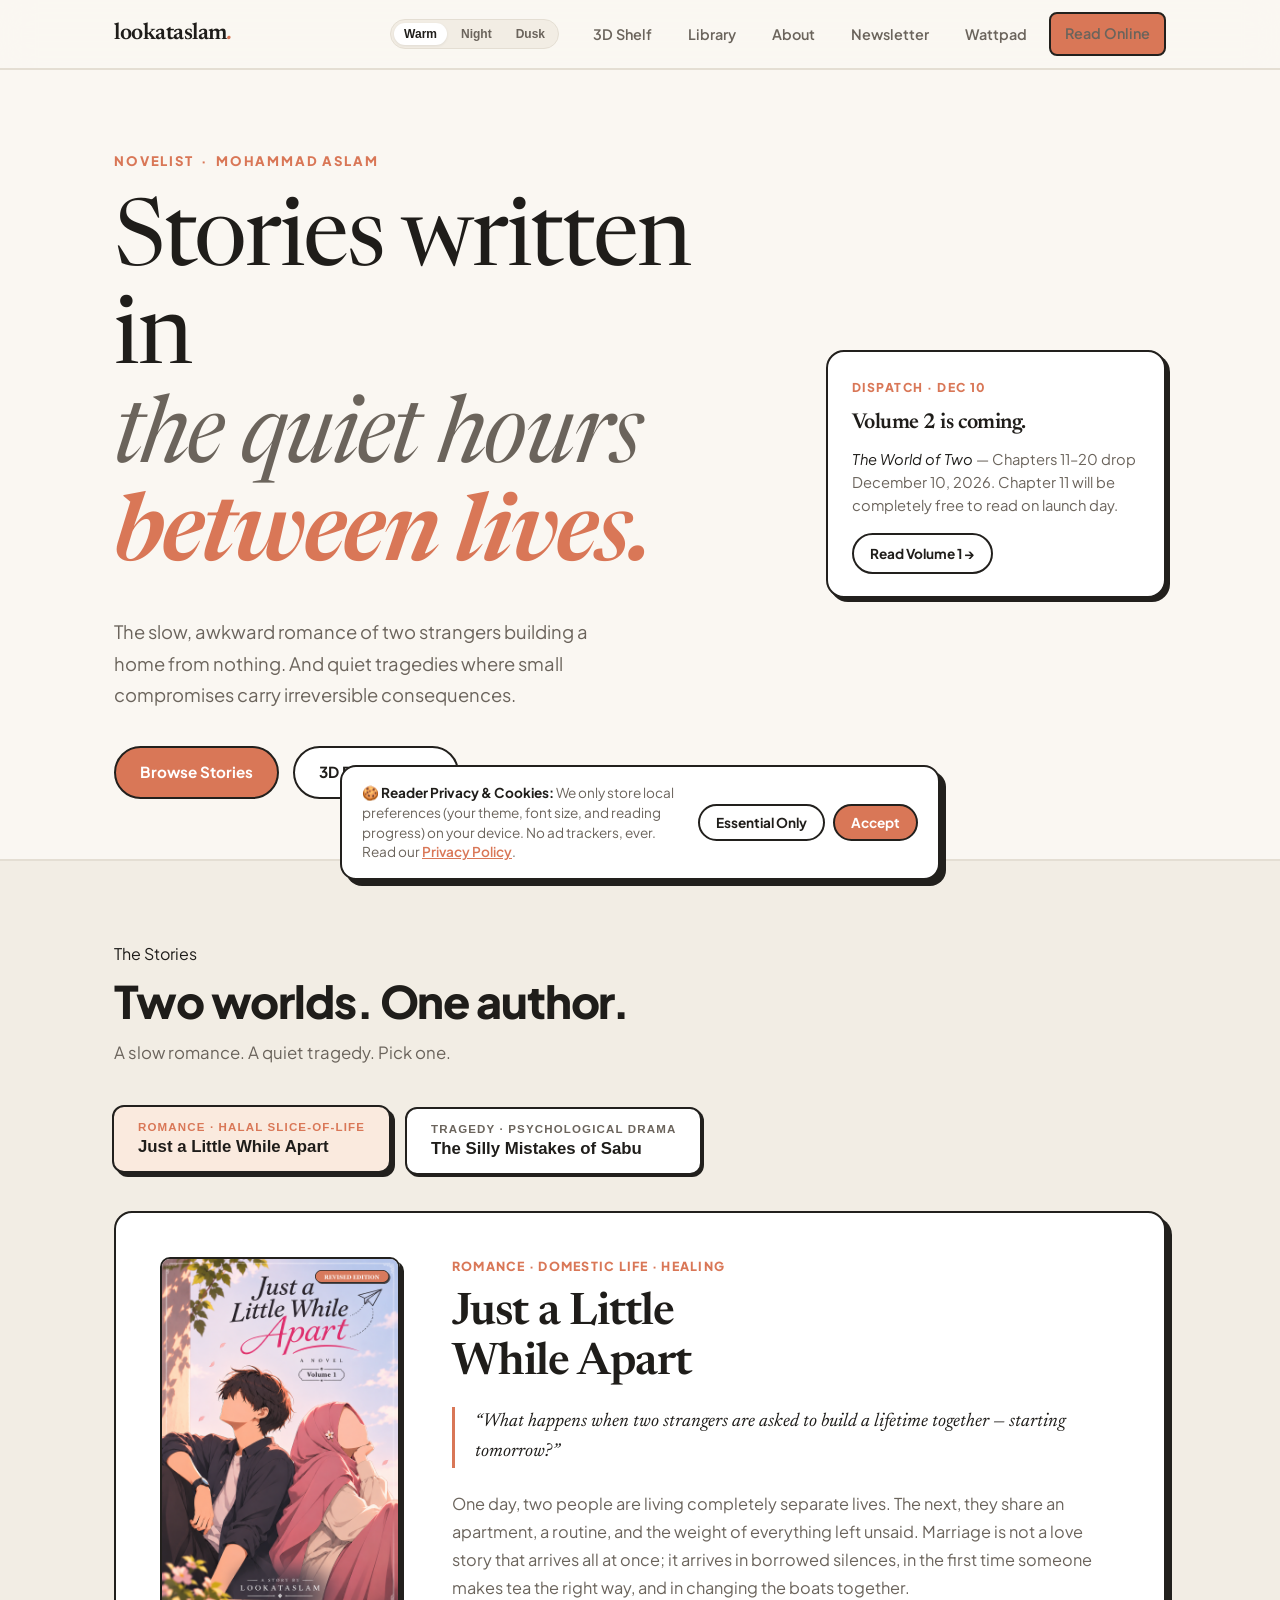
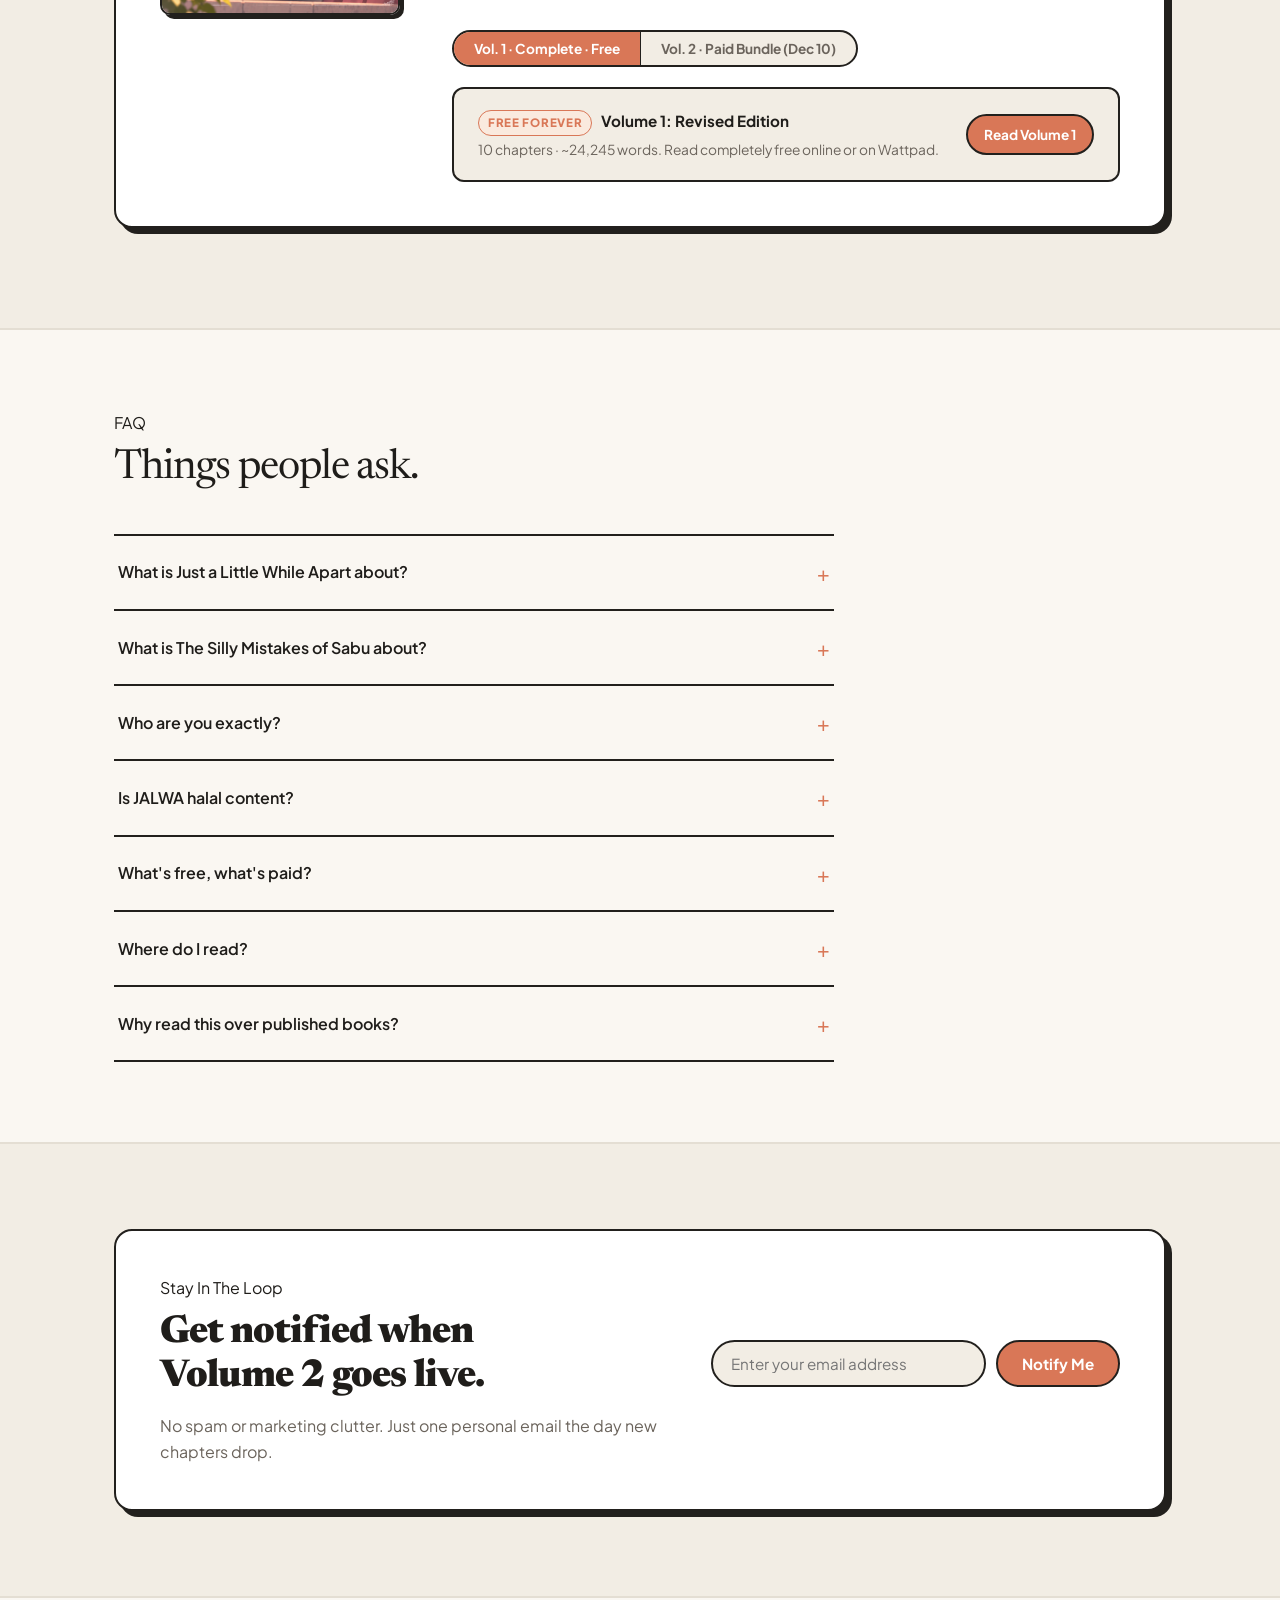
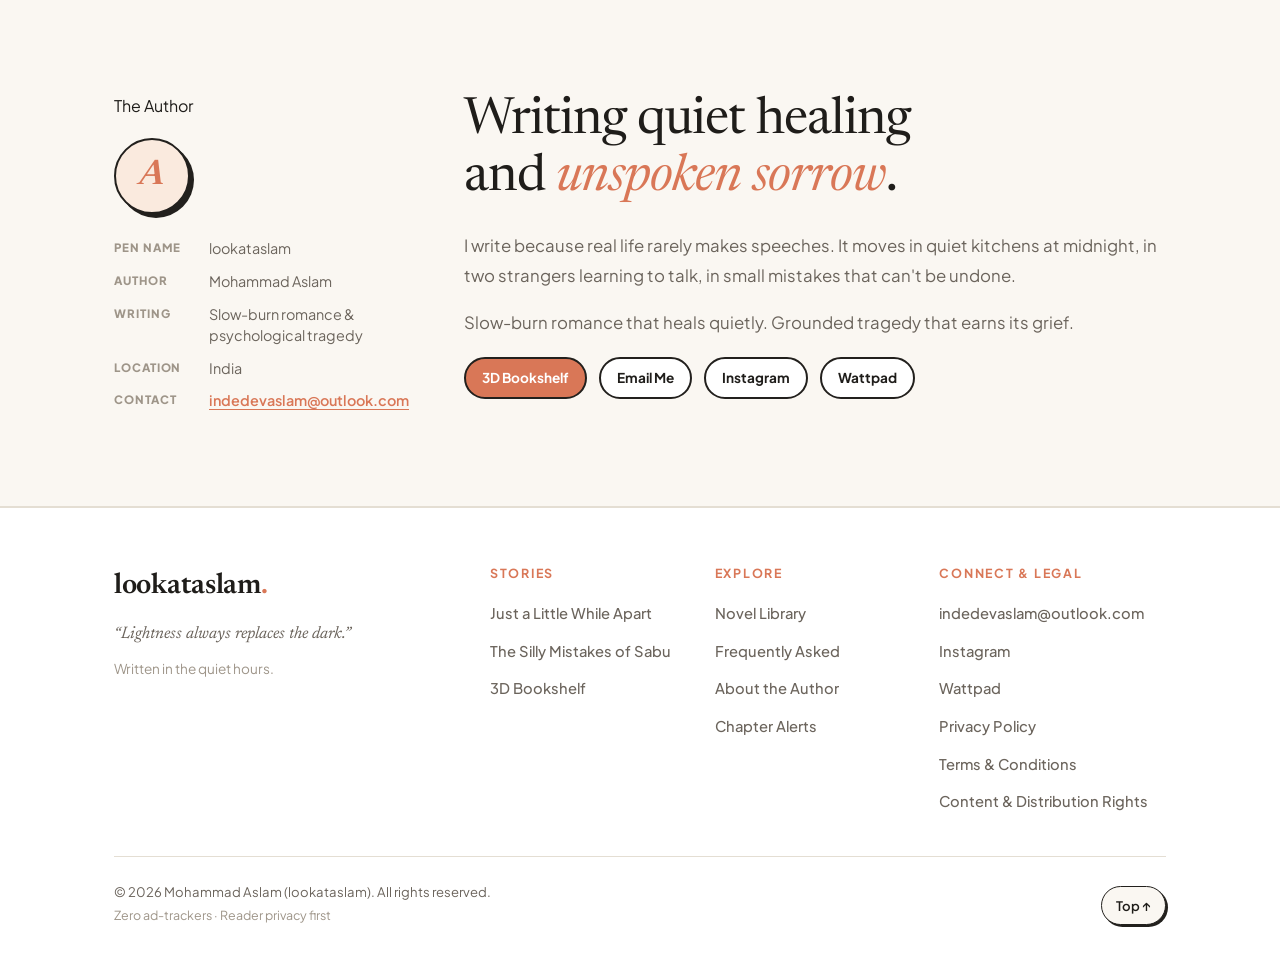
==== commit bf637189: "feat: complete anti-piracy purchase storage, restore receipt box, screen watermark, and rights links" ====
--- a/index.html
+++ b/index.html
@@ -131,7 +131,8 @@
   <link rel="preconnect" href="https://fonts.googleapis.com"/>
   <link rel="preconnect" href="https://fonts.gstatic.com" crossorigin/>
   <link rel="preload" as="style" href="https://fonts.googleapis.com/css2?family=Newsreader:ital,opsz,wght@0,6..72,400;0,6..72,600;1,6..72,400;1,6..72,600&family=Plus+Jakarta+Sans:wght@500;600;700;800&display=swap" onload="this.onload=null;this.rel='stylesheet'"/>
-  <noscript><link rel="stylesheet" href="https://fonts.googleapis.com/css2?family=Newsreader:ital,opsz,wght@0,6..72,400;0,6..72,600;1,6..72,400;1,6..72,600&family=Plus+Jakarta+Sans:wght@500;600;700;800&display=swap"/></noscript>
+  <noscript><link rel="manifest" href="manifest.json"/>
+  <link rel="stylesheet" href="https://fonts.googleapis.com/css2?family=Newsreader:ital,opsz,wght@0,6..72,400;0,6..72,600;1,6..72,400;1,6..72,600&family=Plus+Jakarta+Sans:wght@500;600;700;800&display=swap"/></noscript>
 
   <link rel="stylesheet" href="style.css?v=2"/>
   <link rel="stylesheet" href="transition.css?v=2"/>
@@ -152,7 +153,7 @@
   <!-- ── NAVIGATION ──────────────────────────────────────────────────────── -->
   <header class="site-nav">
     <div class="container nav-inner">
-      <a href="index.html" class="brand-logo">lookataslam<span>.</span></a>
+      <a href="/" class="brand-logo">lookataslam<span>.</span></a>
       <div class="nav-actions">
         <div class="theme-picker" role="radiogroup" aria-label="Theme selection">
           <button class="theme-pill active" data-theme-btn="warm">Warm</button>
@@ -272,6 +273,20 @@
               </div>
               <a href="reader.html?novel=jalwa_v2" class="btn btn-primary btn-sm">Read Details &rarr;</a>
             </div>
+
+            <!-- Restore Purchase / Device Switch Box -->
+            <div class="restore-card" style="margin-top:14px; padding:16px 18px; border:1.5px dashed var(--border); border-radius:14px; background:var(--bg-subtle);">
+              <div style="display:flex; justify-content:space-between; align-items:center; flex-wrap:wrap; gap:6px;">
+                <span style="font-weight:700; font-size:0.86rem; color:var(--text-main);">Already purchased Volume 2?</span>
+                <span style="font-size:0.75rem; color:var(--accent); font-weight:700;">1 Active Device</span>
+              </div>
+              <p style="font-size:0.8rem; color:var(--text-muted); margin:4px 0 10px; line-height:1.45;">Paste your <code>pay_...</code> ID from your Razorpay email receipt to switch to this device.</p>
+              <form id="restoreFormIndex" style="display:flex; gap:8px; flex-wrap:wrap;">
+                <input type="text" id="restoreInputIndex" placeholder="pay_XXXXXXXXXXXXXX" required autocomplete="off" style="flex:1; min-width:180px; padding:8px 12px; font-size:0.84rem; border:1.5px solid var(--border); border-radius:var(--btn-radius,10px); background:var(--bg-surface); color:var(--text-main); outline:none;">
+                <button type="submit" id="restoreBtnIndex" class="btn btn-sm" style="padding:8px 16px; font-weight:700; font-size:0.84rem;">Restore Access</button>
+              </form>
+              <div id="restoreMsgIndex" style="font-size:0.78rem; margin-top:8px; display:none;"></div>
+            </div>
           </div>
         </div>
       </div>
@@ -409,7 +424,7 @@
     <div class="container">
       <div class="footer-grid">
         <div class="footer-brand-col">
-          <a href="index.html" class="footer-logo">lookataslam<span>.</span></a>
+          <a href="/" class="footer-logo">lookataslam<span>.</span></a>
           <p class="footer-motto serif">&ldquo;Lightness always replaces the dark.&rdquo;</p>
           <p class="footer-note">Written in the quiet hours.</p>
         </div>
@@ -441,6 +456,7 @@
             <li><a href="https://www.wattpad.com/user/lookataslam" target="_blank" rel="noopener">Wattpad</a></li>
             <li><a href="privacy.html">Privacy Policy</a></li>
             <li><a href="terms.html">Terms &amp; Conditions</a></li>
+            <li><a href="rights.html">Content &amp; Distribution Rights</a></li>
           </ul>
         </div>
       </div>
@@ -471,5 +487,7 @@
   <script src="transition.js?v=2"></script>
   <script src="support.js?v=2"></script>
   <script src="script.js?v=2"></script>
+
+<script>if("serviceWorker"in navigator){navigator.serviceWorker.register("/sw.js").catch(()=>{});}</script>
 </body>
 </html>
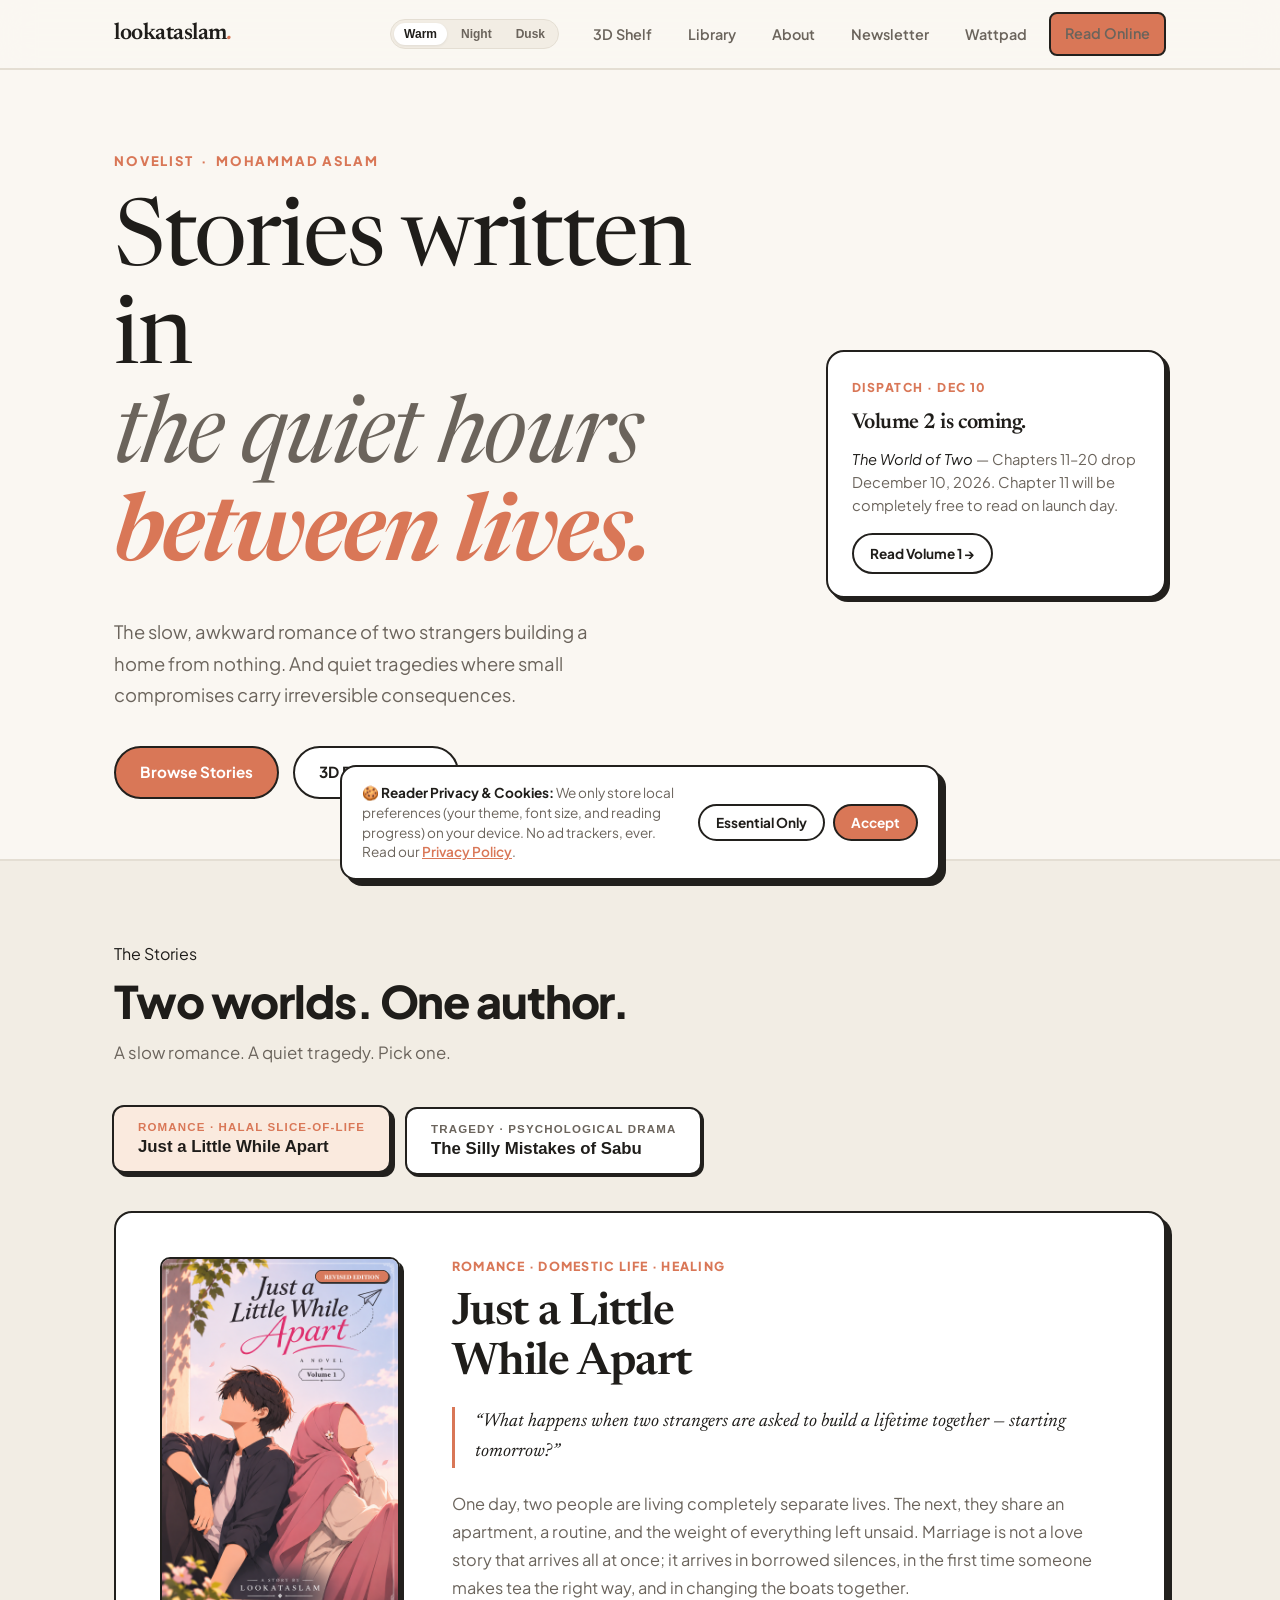
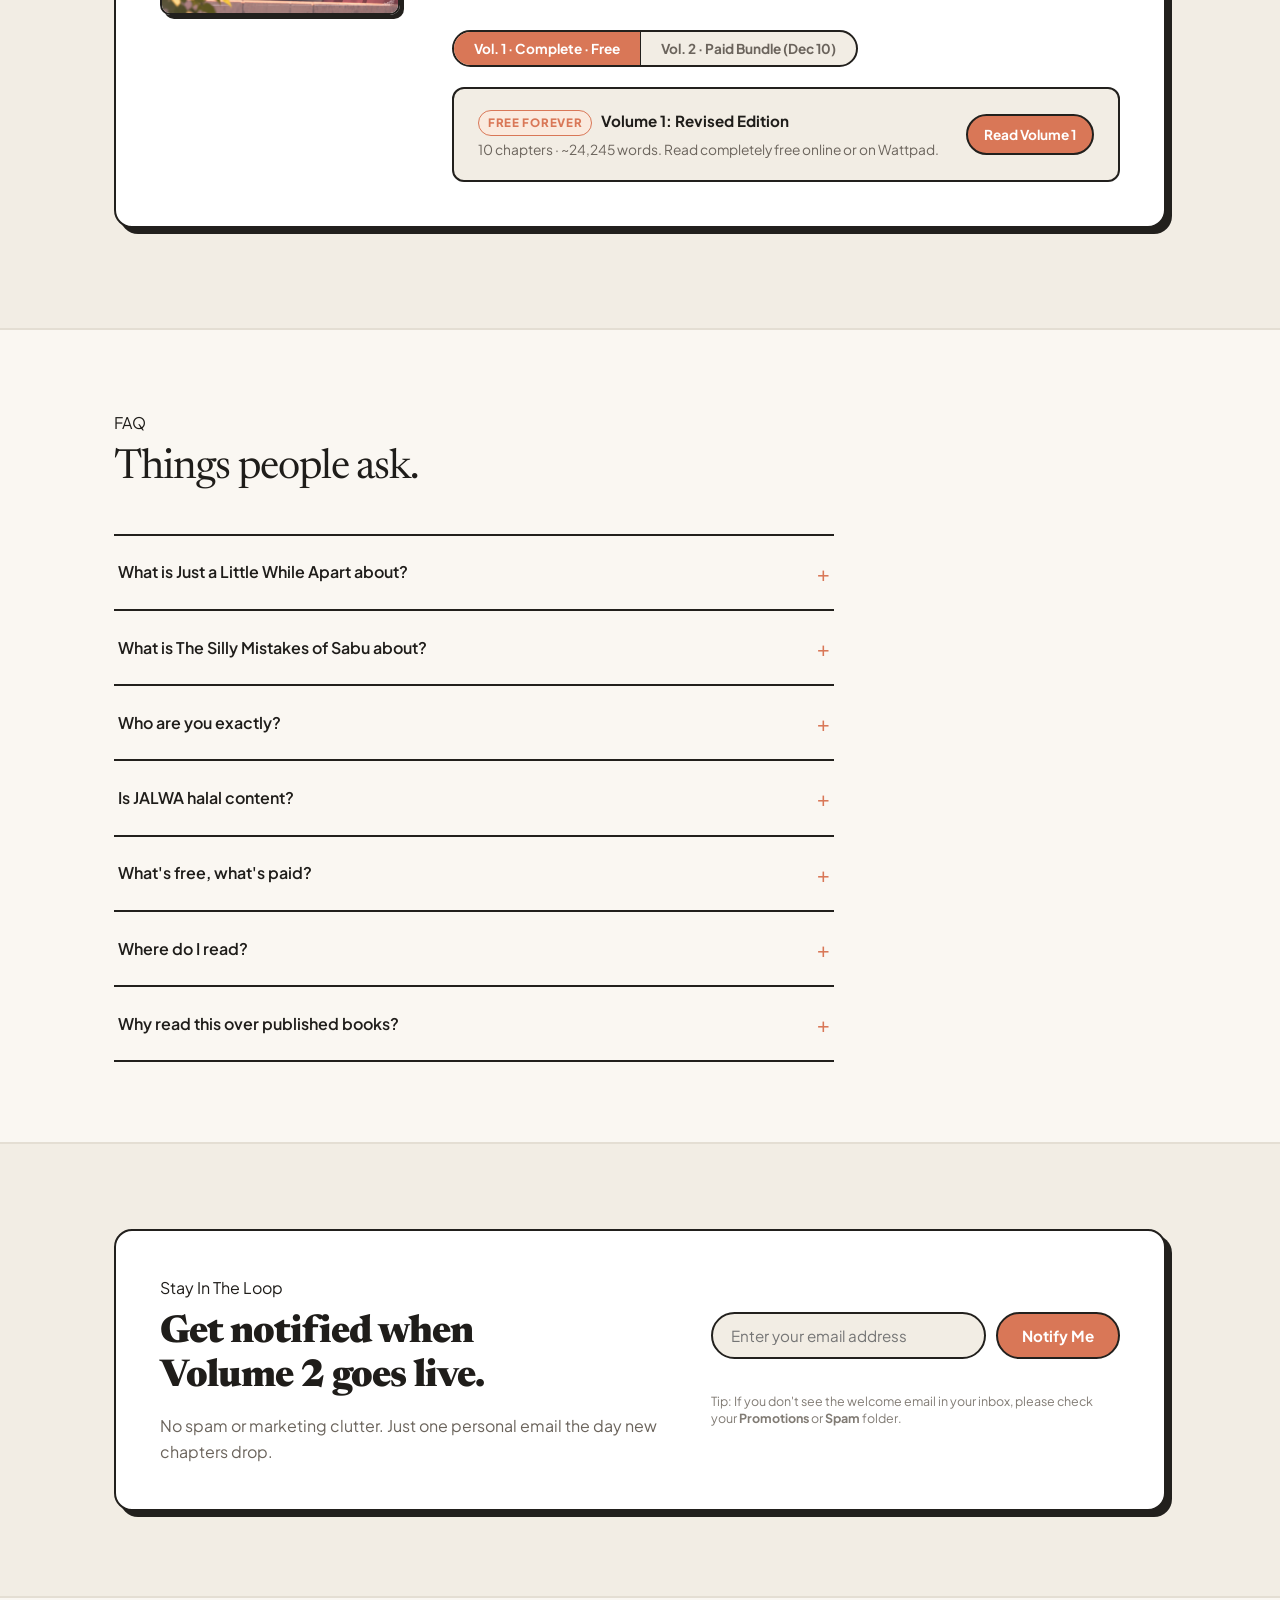
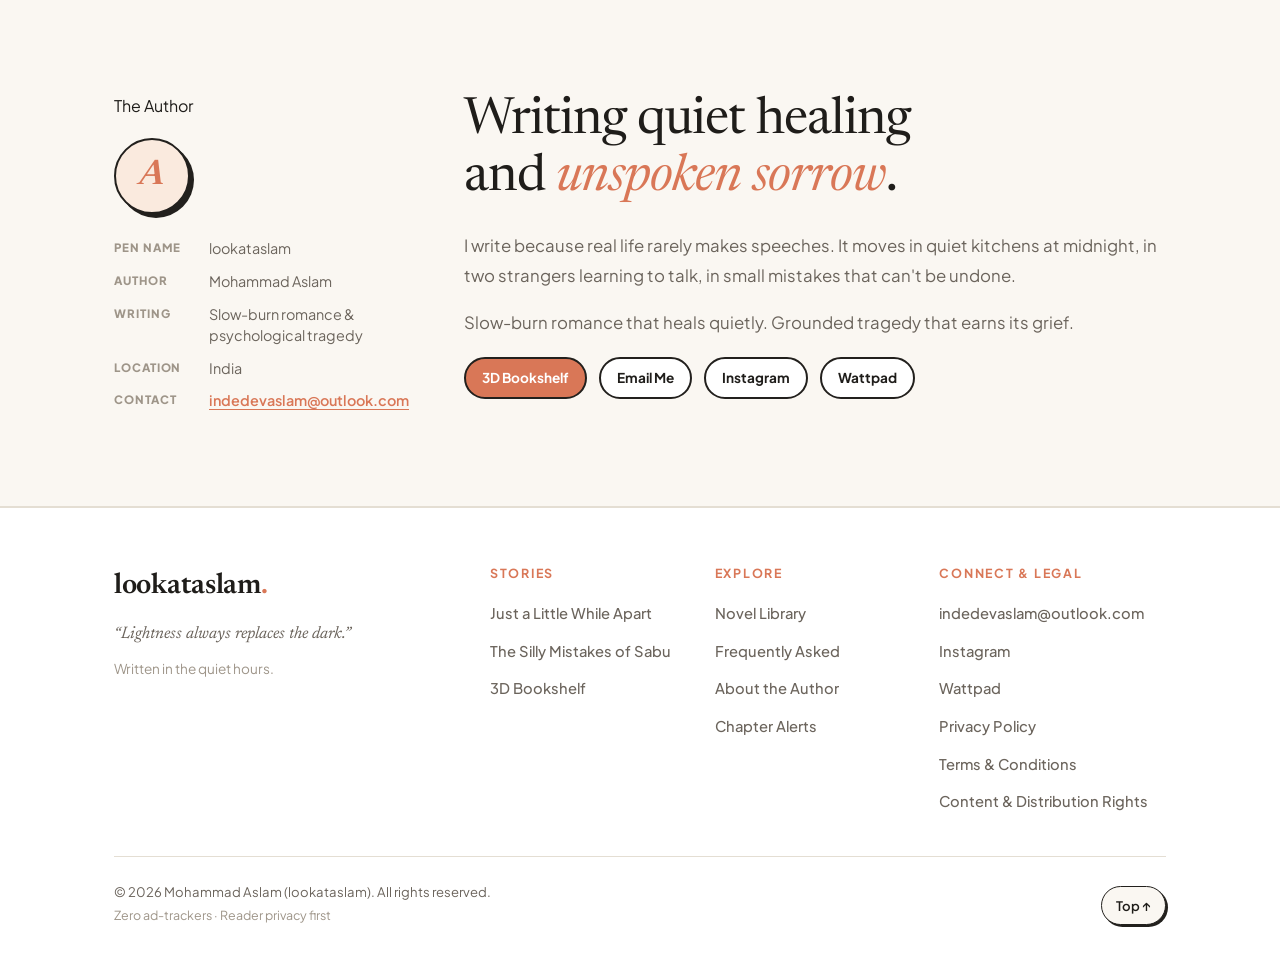
==== commit 475e9267: "fix(theme): make notice-box readable in dusk and night themes, add promotions/spam tip to email sect" ====
--- a/index.html
+++ b/index.html
@@ -132,6 +132,7 @@
   <link rel="preconnect" href="https://fonts.gstatic.com" crossorigin/>
   <link rel="preload" as="style" href="https://fonts.googleapis.com/css2?family=Newsreader:ital,opsz,wght@0,6..72,400;0,6..72,600;1,6..72,400;1,6..72,600&family=Plus+Jakarta+Sans:wght@500;600;700;800&display=swap" onload="this.onload=null;this.rel='stylesheet'"/>
   <noscript><link rel="manifest" href="manifest.json"/>
+  <link rel="sitemap" type="application/xml" title="Sitemap" href="/sitemap.xml"/>
   <link rel="stylesheet" href="https://fonts.googleapis.com/css2?family=Newsreader:ital,opsz,wght@0,6..72,400;0,6..72,600;1,6..72,400;1,6..72,600&family=Plus+Jakarta+Sans:wght@500;600;700;800&display=swap"/></noscript>
 
   <link rel="stylesheet" href="style.css?v=2"/>
@@ -380,6 +381,7 @@
             <button type="submit" class="btn btn-primary" id="subBtn">Notify Me</button>
           </div>
           <div class="form-feedback" id="subFeedback" aria-live="polite"></div>
+          <p style="margin:10px 0 0; font-size:0.78rem; color:var(--text-muted); opacity:0.85; line-height:1.4;">Tip: If you don't see the welcome email in your inbox, please check your <strong>Promotions</strong> or <strong>Spam</strong> folder.</p>
         </form>
       </div>
     </div>
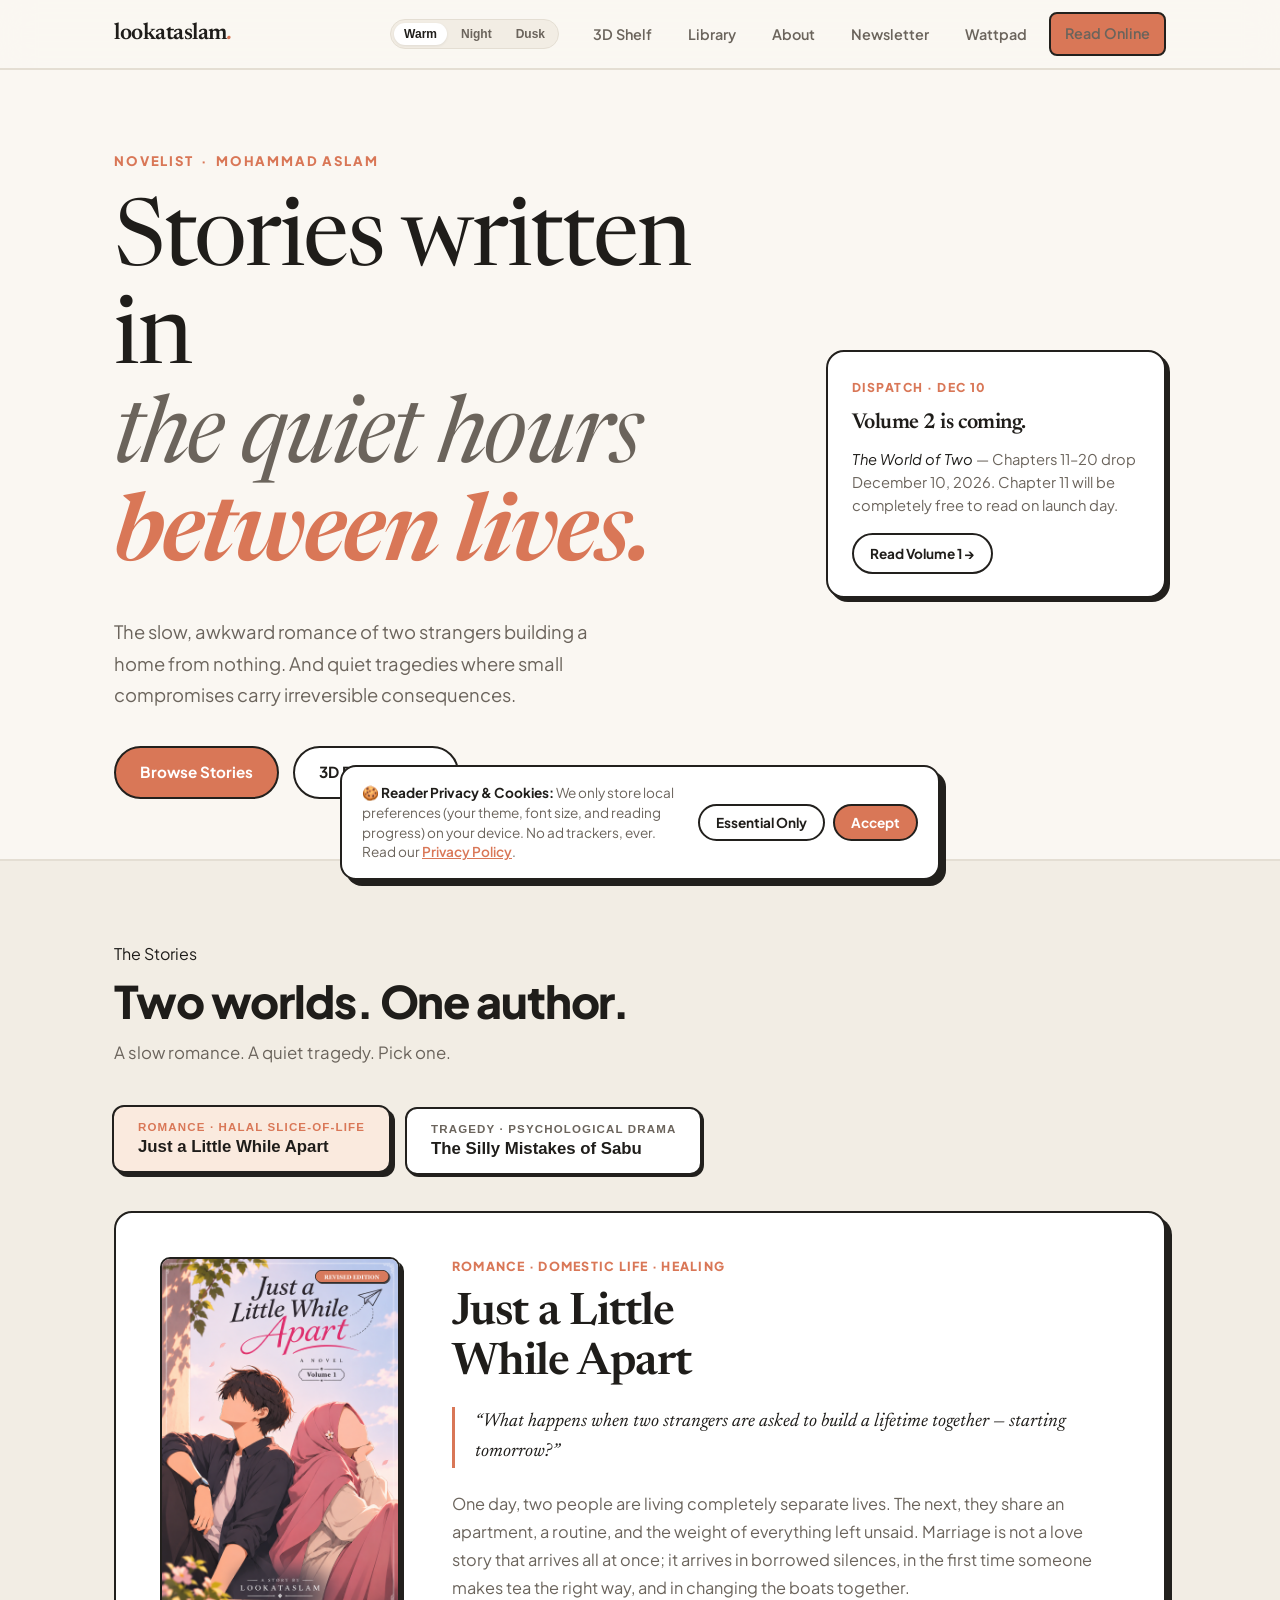
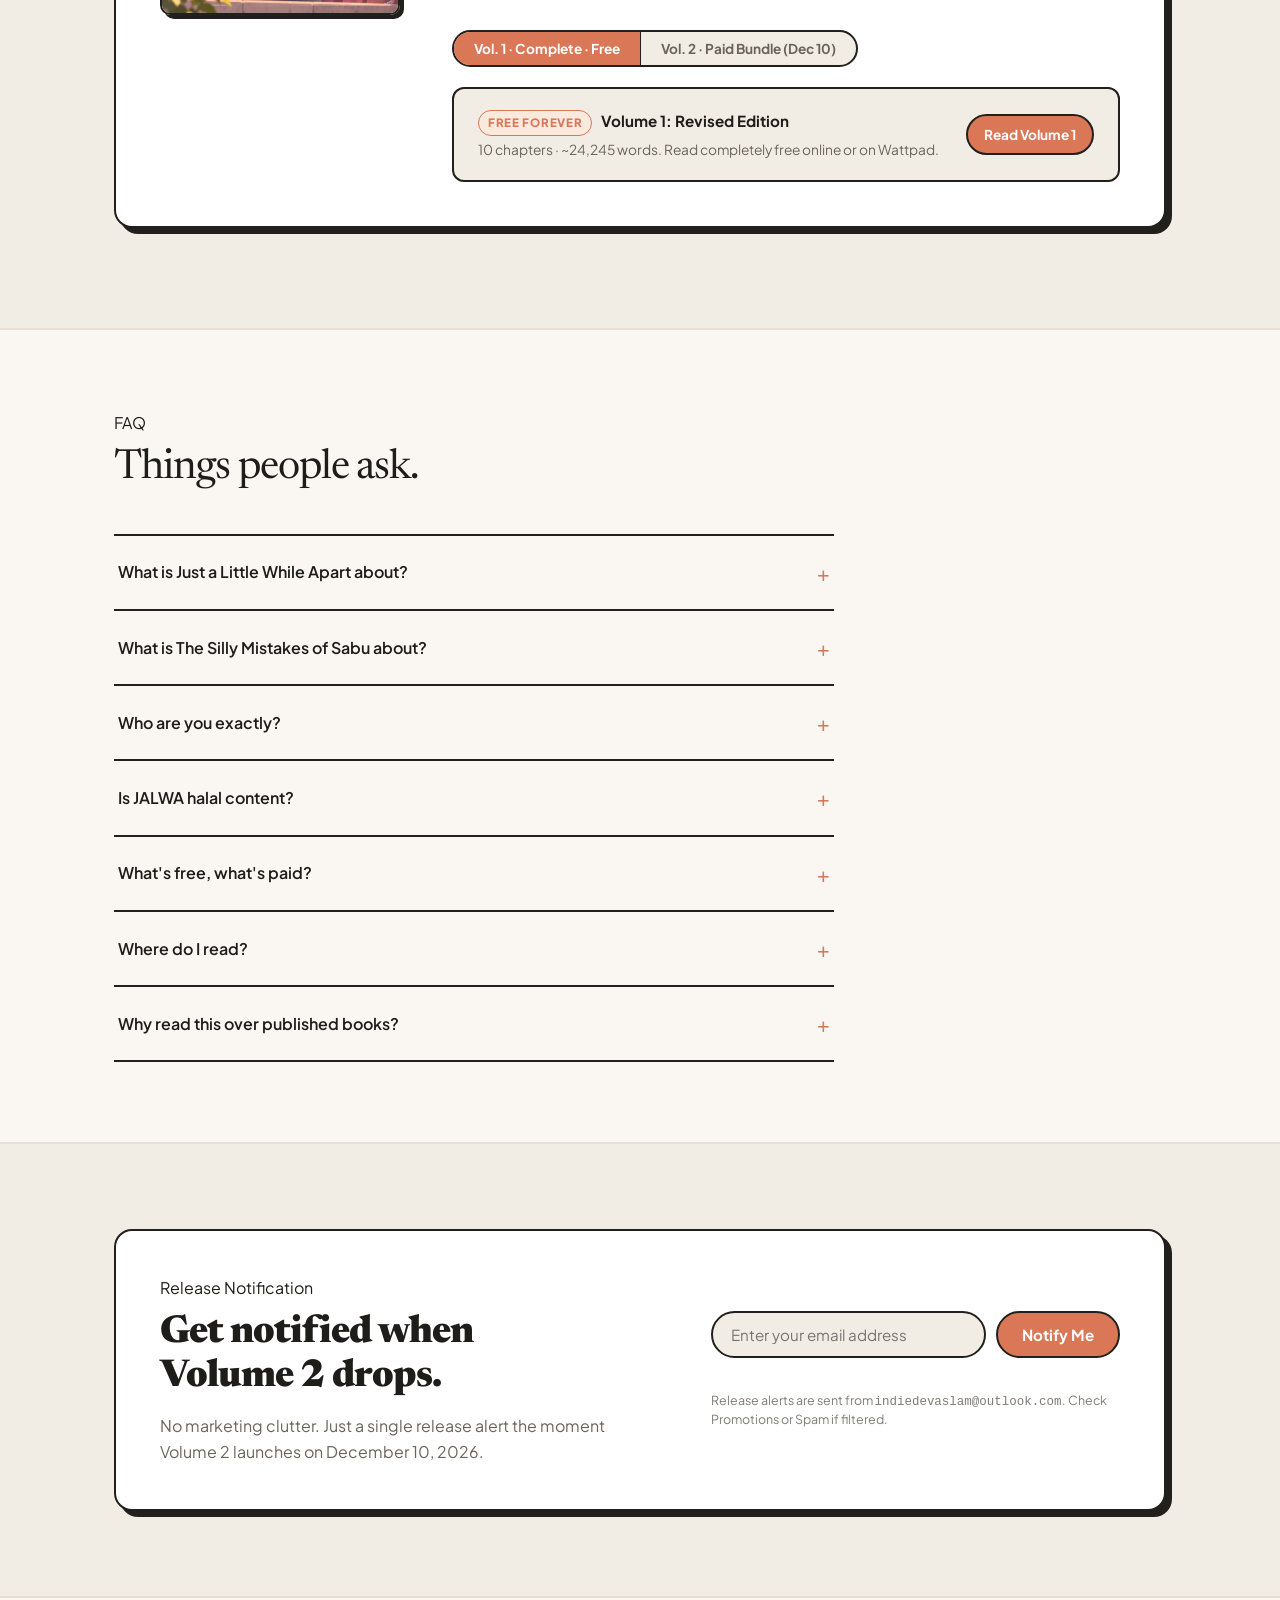
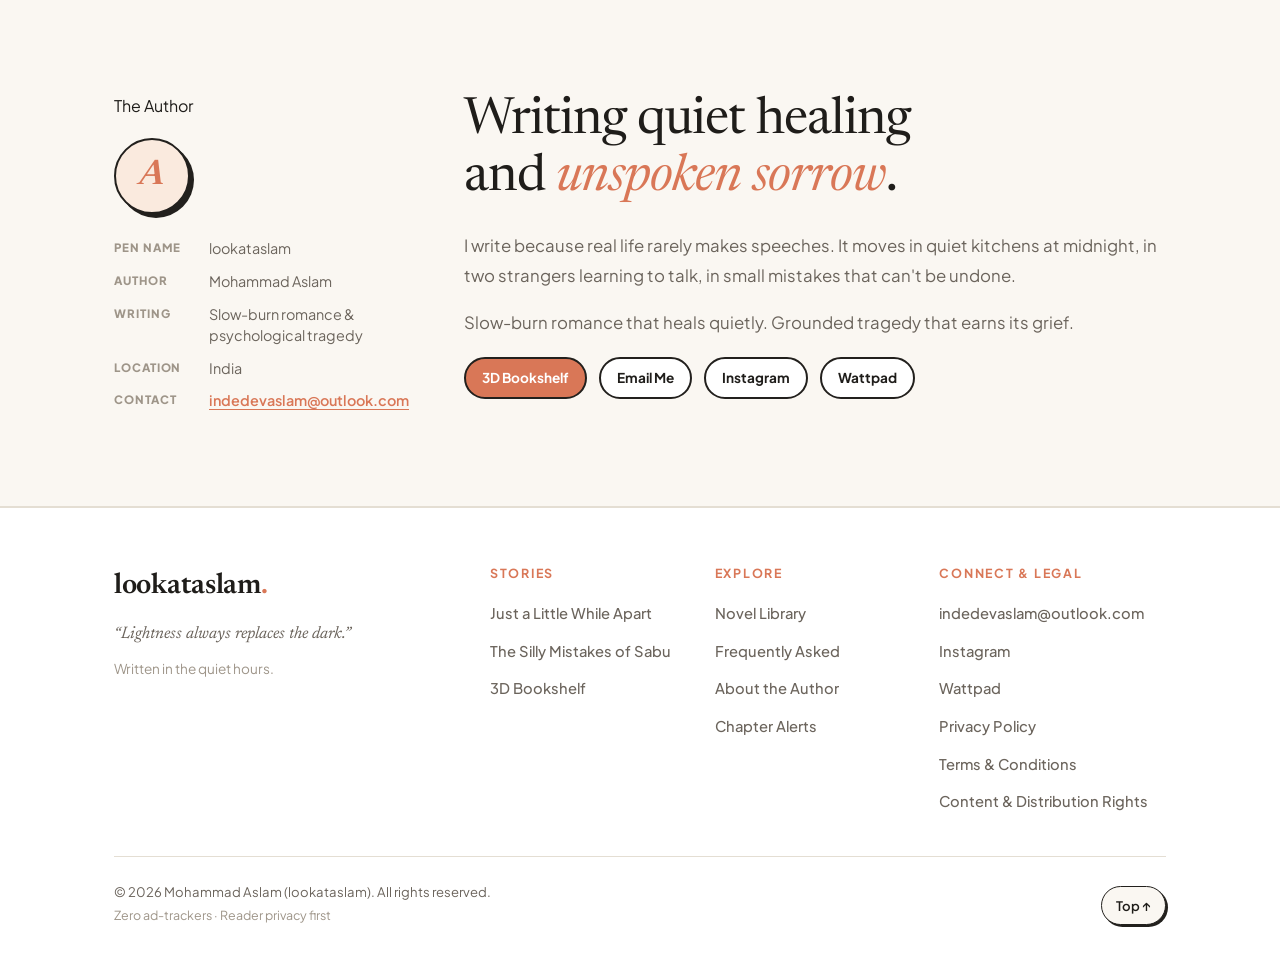
==== commit aad4196c: "feat: replace welcome email with clean book release notification email across site and API" ====
--- a/index.html
+++ b/index.html
@@ -370,9 +370,9 @@
     <div class="container">
       <div class="subscribe-inner">
         <div class="subscribe-left">
-          <span class="section-kicker">Stay In The Loop</span>
-          <h3 class="subscribe-headline">Get notified when<br/>Volume 2 goes live.</h3>
-          <p>No spam or marketing clutter. Just one personal email the day new chapters drop.</p>
+          <span class="section-kicker">Release Notification</span>
+          <h3 class="subscribe-headline">Get notified when<br/>Volume 2 drops.</h3>
+          <p>No marketing clutter. Just a single release alert the moment Volume 2 launches on December 10, 2026.</p>
         </div>
         <form class="subscribe-form-inline" id="subscribeForm" novalidate>
           <input type="text" name="hp_field" id="hpField" style="display:none;" tabindex="-1" autocomplete="off"/>
@@ -381,7 +381,7 @@
             <button type="submit" class="btn btn-primary" id="subBtn">Notify Me</button>
           </div>
           <div class="form-feedback" id="subFeedback" aria-live="polite"></div>
-          <p style="margin:10px 0 0; font-size:0.78rem; color:var(--text-muted); opacity:0.85; line-height:1.4;">Tip: If you don't see the welcome email in your inbox, please check your <strong>Promotions</strong> or <strong>Spam</strong> folder.</p>
+          <p style="margin:10px 0 0; font-size:0.78rem; color:var(--text-muted); opacity:0.85; line-height:1.4;">Release alerts are sent from <code>indiedevaslam@outlook.com</code>. Check Promotions or Spam if filtered.</p>
         </form>
       </div>
     </div>
